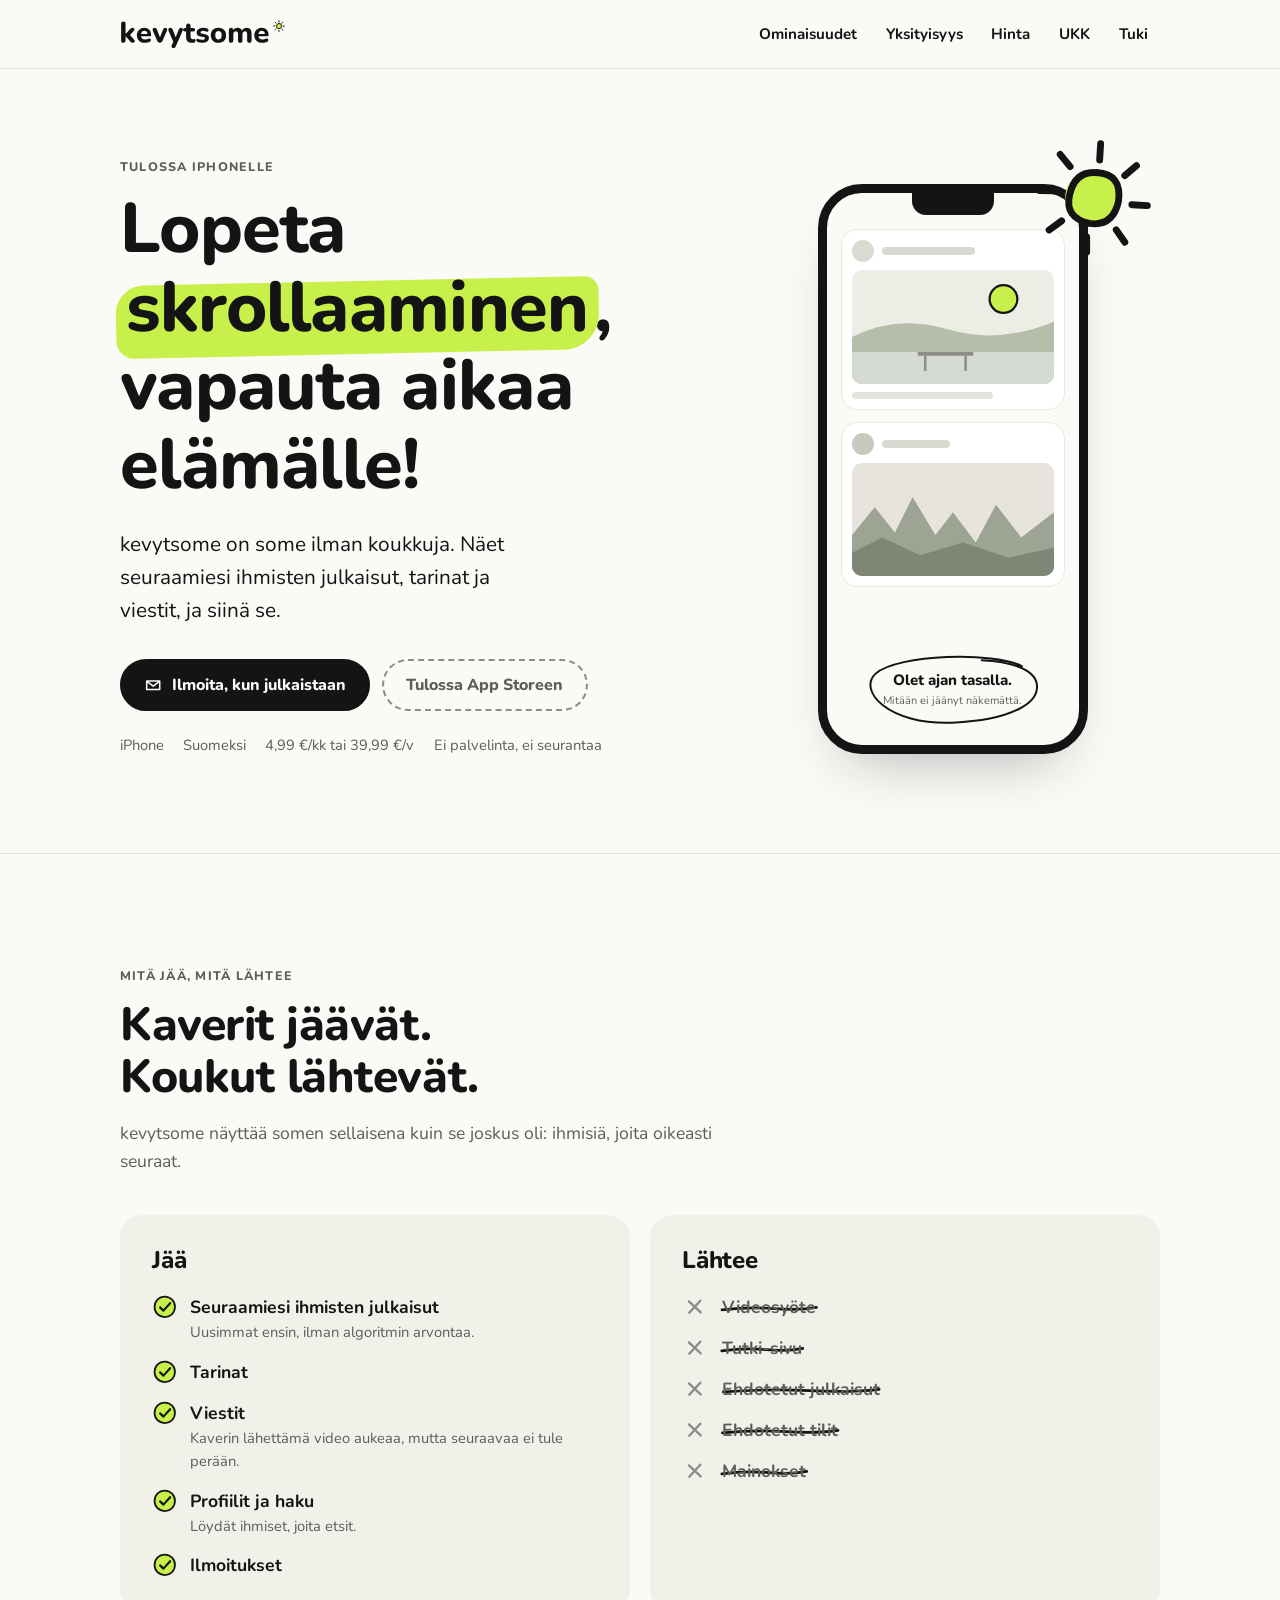
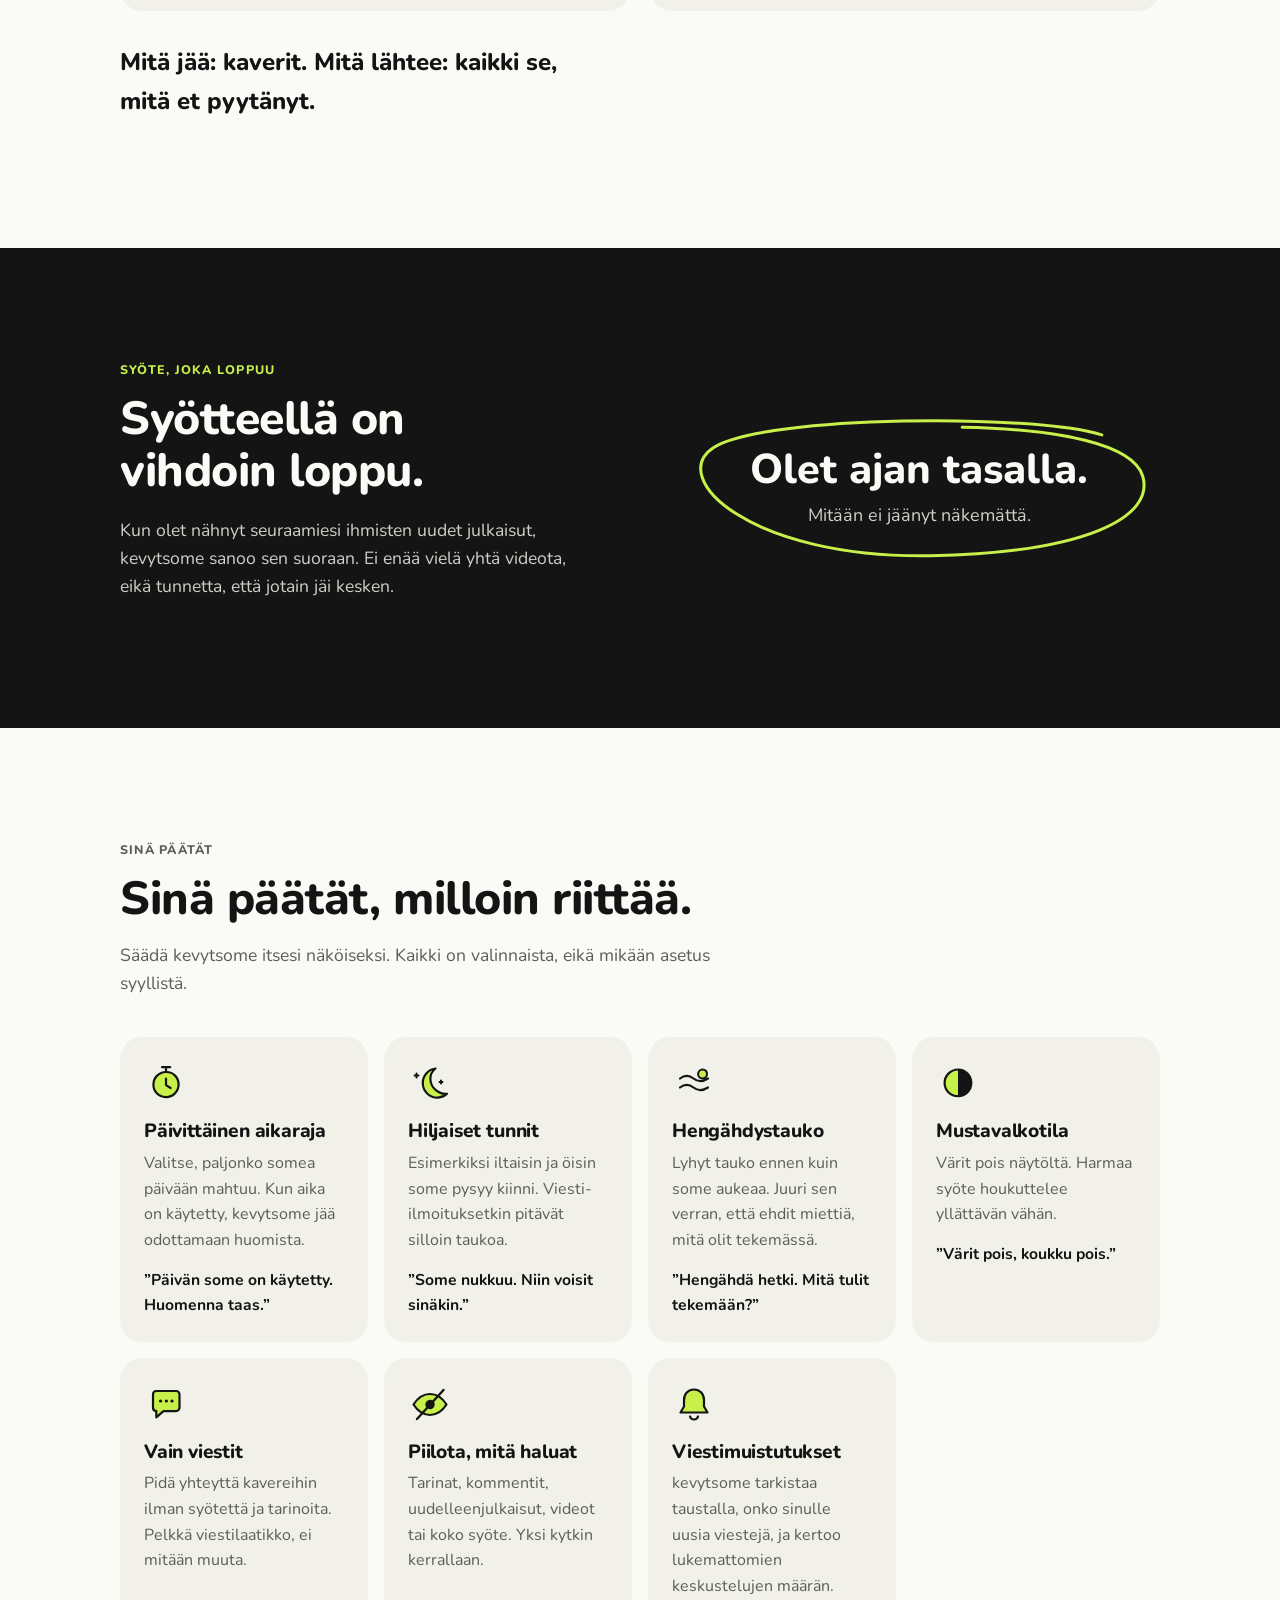
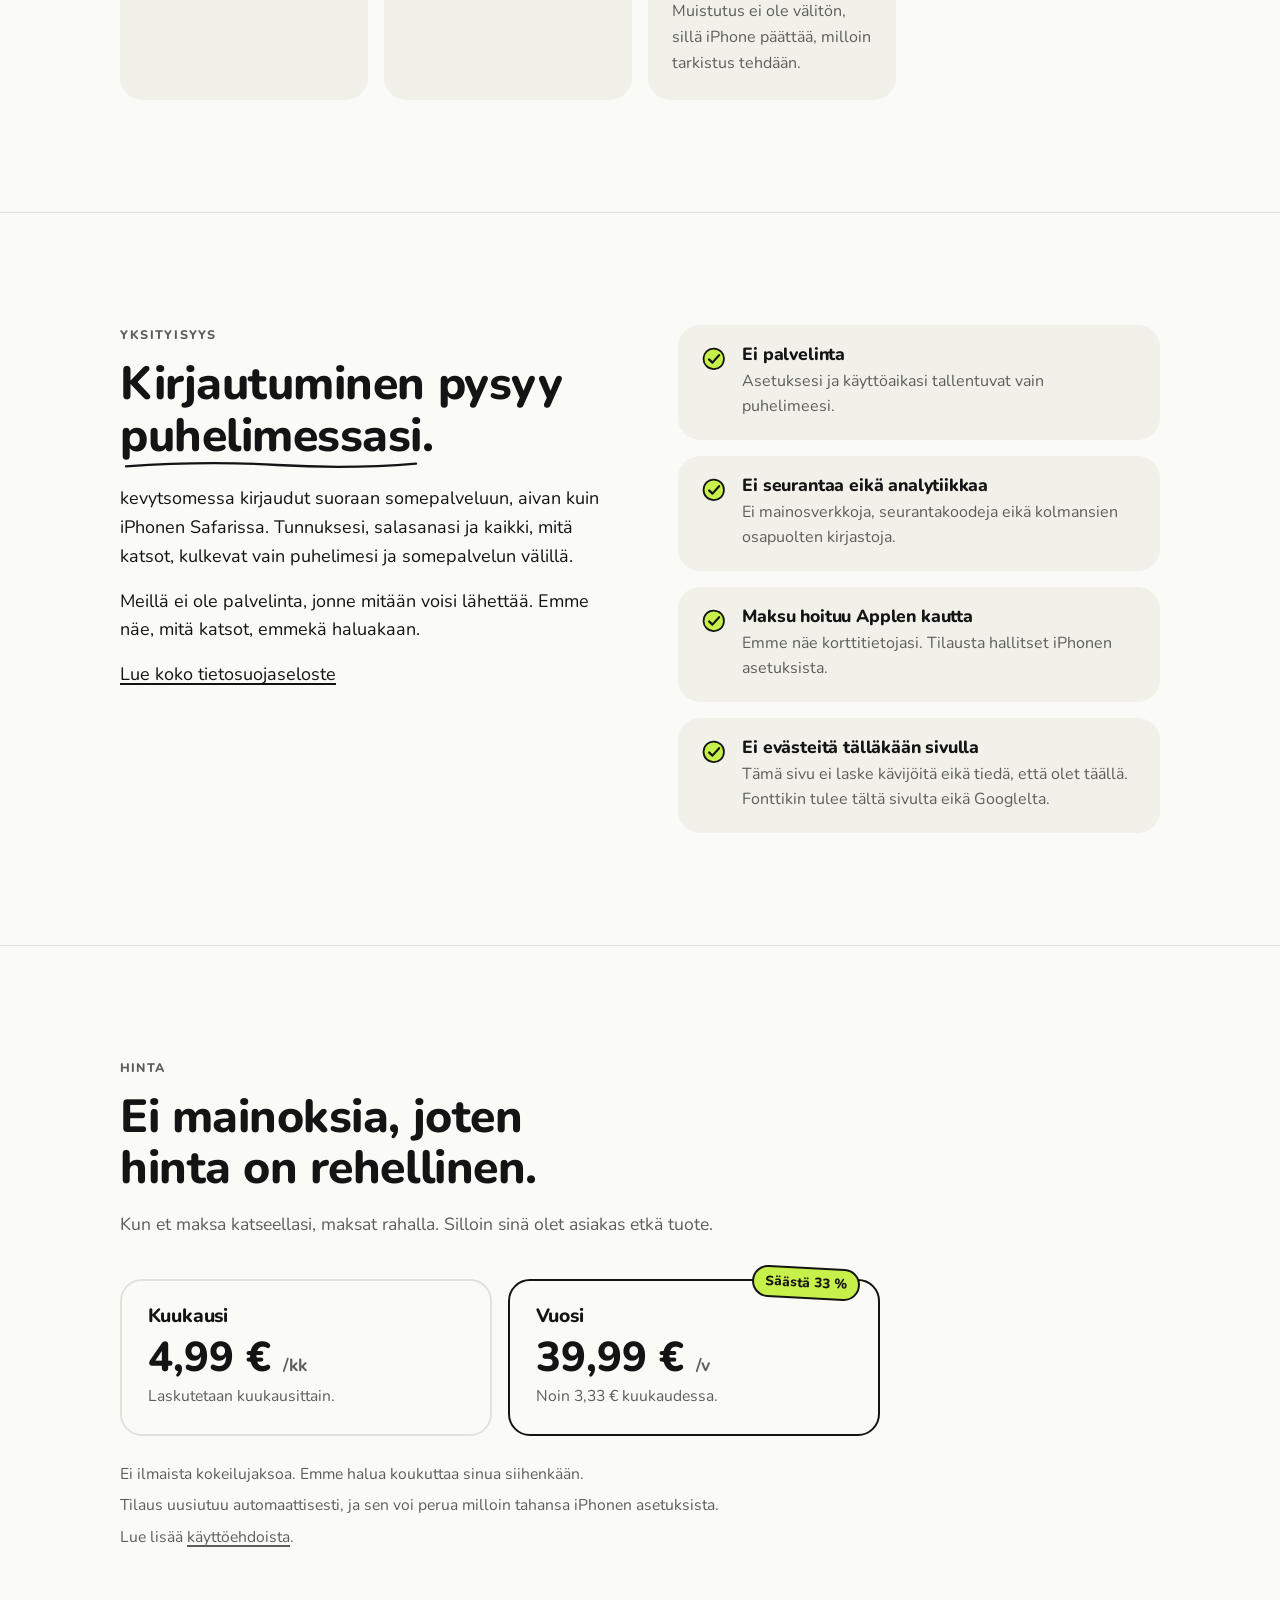
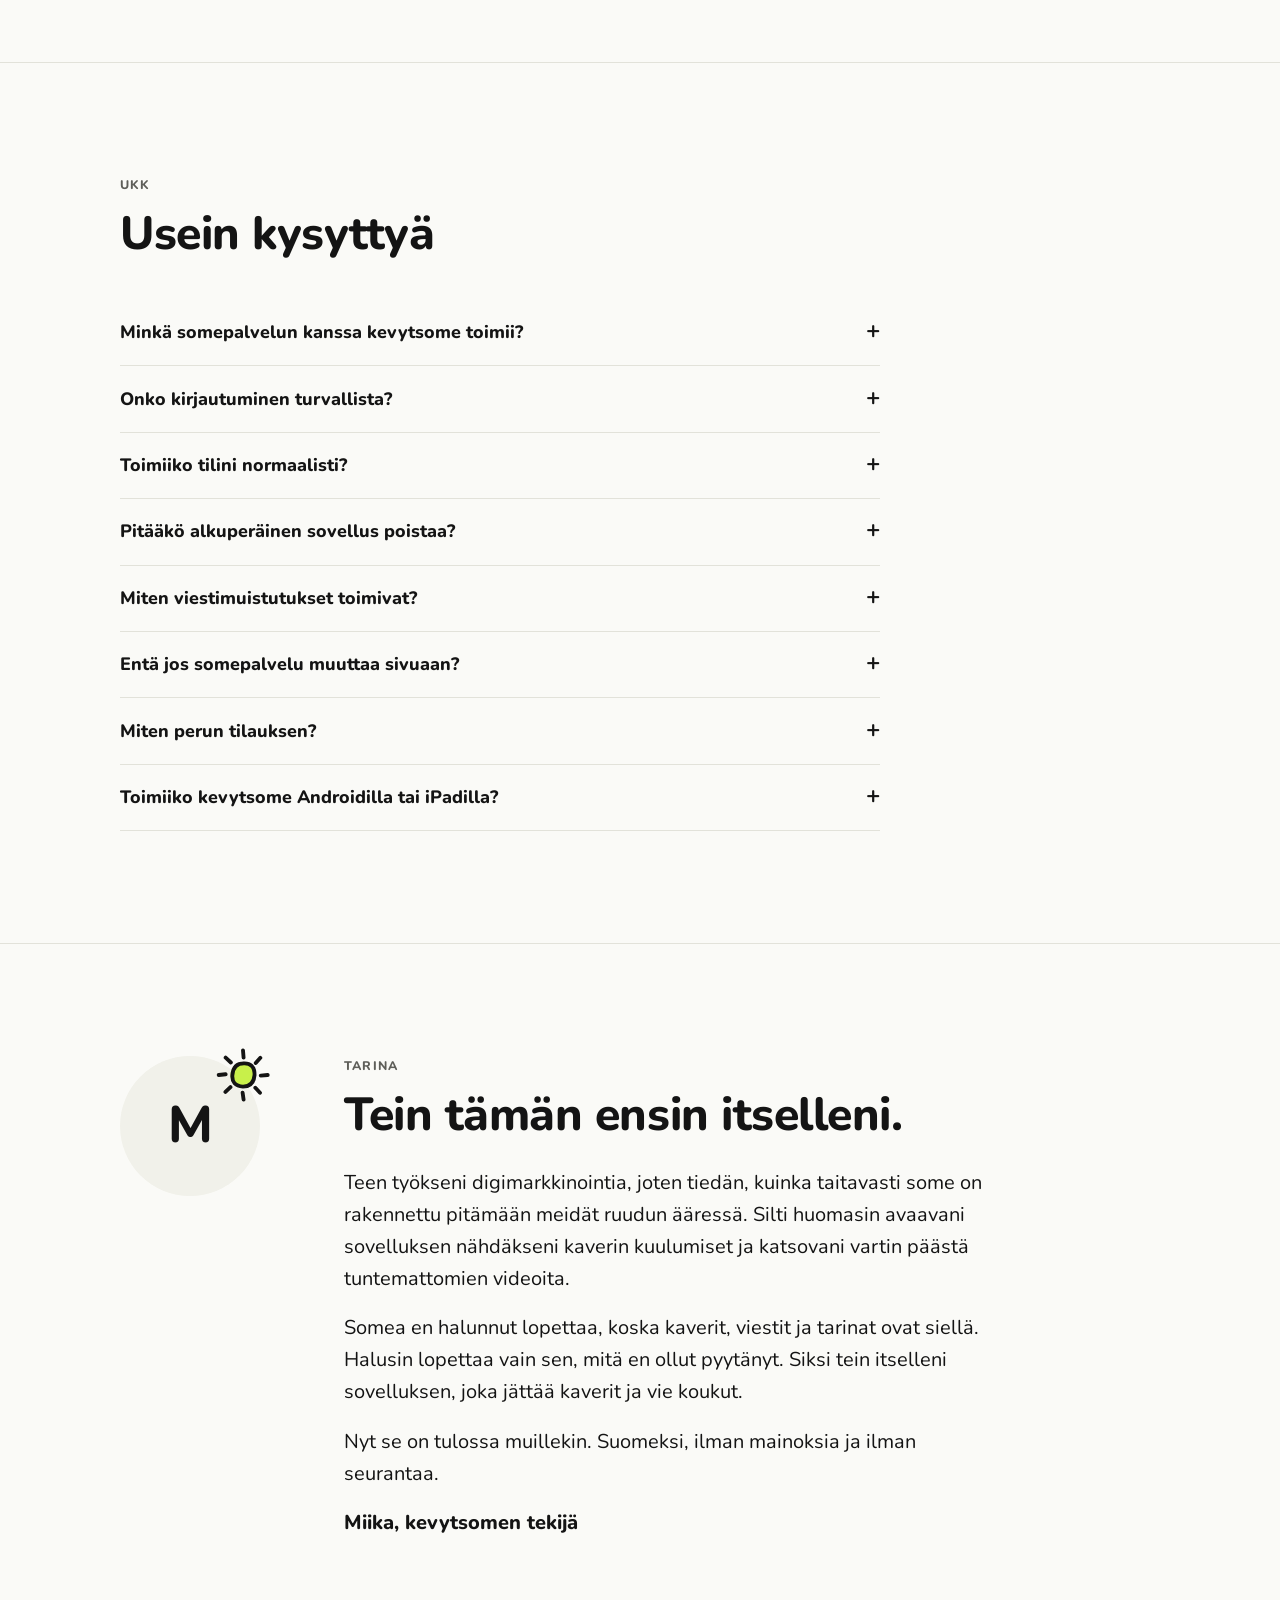
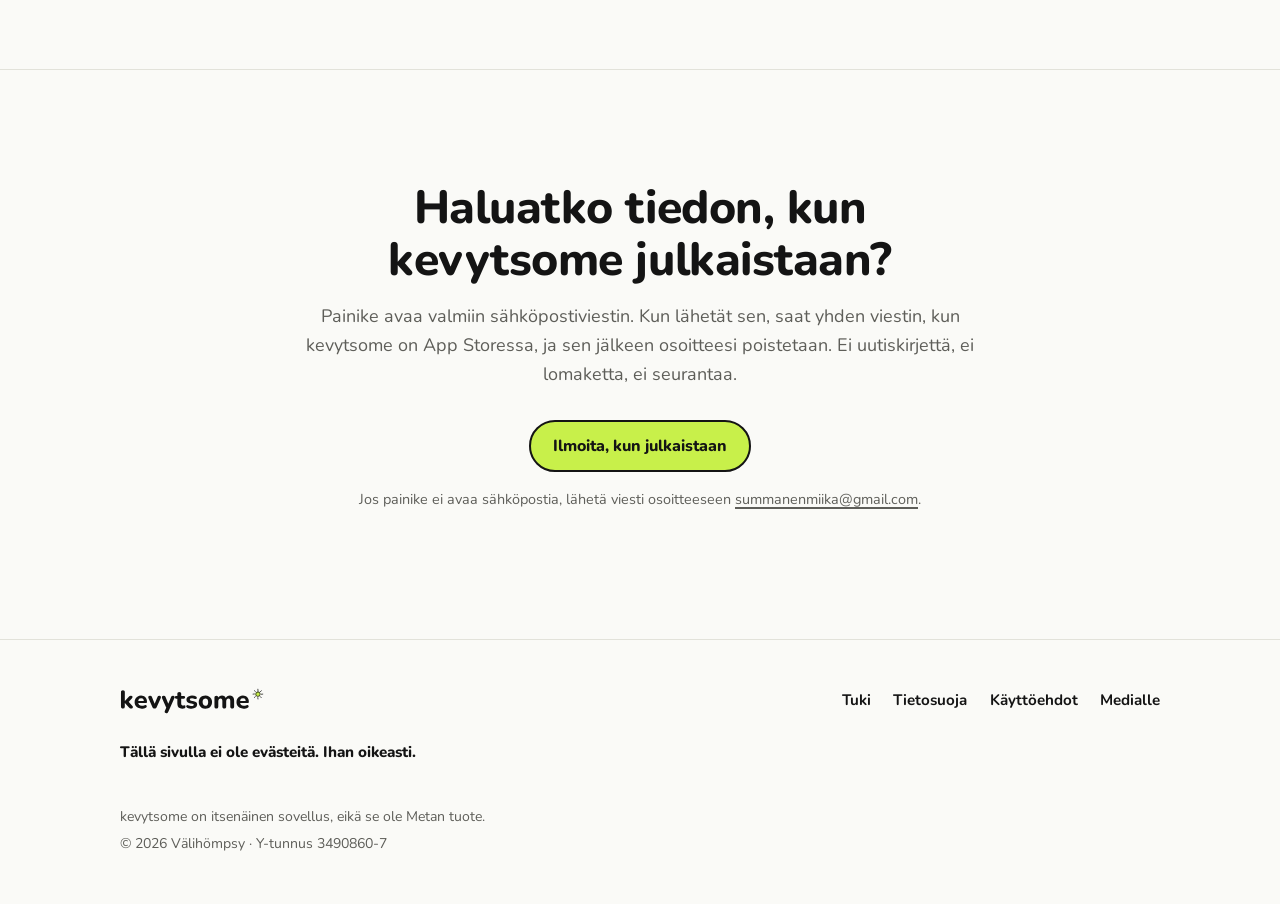
==== index.html @ 5d2451b8 "Update site (b4a41be)" ====
<!doctype html>
<html lang="fi">
<head>
<meta charset="utf-8">
<meta name="viewport" content="width=device-width, initial-scale=1, viewport-fit=cover">
<title>kevytsome – some ilman koukkuja</title>
<meta name="description" content="kevytsome on iPhone-sovellus, joka näyttää seuraamiesi ihmisten julkaisut, tarinat ja viestit ilman videosyötettä, ehdotuksia ja mainoksia. Ei palvelinta, ei seurantaa.">
<meta property="og:title" content="kevytsome – some ilman koukkuja">
<meta property="og:description" content="Lopeta skrollaaminen, vapauta aikaa elämälle! Kaverien julkaisut, tarinat ja viestit ilman videosyötettä, ehdotuksia ja mainoksia.">
<meta property="og:type" content="website">
<meta property="og:locale" content="fi_FI">
<meta property="og:url" content="https://kevytsome.fi/">
<meta property="og:image" content="https://kevytsome.fi/img/og.png">
<meta property="og:image:width" content="1200">
<meta property="og:image:height" content="630">
<meta property="og:image:alt" content="kevytsome: Lopeta skrollaaminen, vapauta aikaa elämälle!">
<meta name="twitter:card" content="summary_large_image">
<meta name="theme-color" content="#FAFAF7" media="(prefers-color-scheme: light)">
<meta name="theme-color" content="#141414" media="(prefers-color-scheme: dark)">
<link rel="icon" href="favicon.svg" type="image/svg+xml">
<link rel="apple-touch-icon" href="img/apple-touch-icon.png">
<link rel="preload" href="fonts/nunito-latin.woff2" as="font" type="font/woff2" crossorigin>
<link rel="stylesheet" href="css/style.css">
</head>
<body>

<header class="site-header">
  <div class="wrap">
    <a class="brand" href="./" aria-label="kevytsome, etusivu">
      <img class="logo-light" src="img/logo.svg" alt="kevytsome" width="166" height="30">
      <img class="logo-dark" src="img/logo-dark-bg.svg" alt="" width="166" height="30">
    </a>
    <nav class="site-nav" aria-label="Päävalikko">
      <a class="hide-sm" href="#ominaisuudet">Ominaisuudet</a>
      <a class="hide-sm" href="#yksityisyys">Yksityisyys</a>
      <a class="hide-sm" href="#hinta">Hinta</a>
      <a class="hide-sm" href="#ukk">UKK</a>
      <a href="tuki.html">Tuki</a>
    </nav>
  </div>
</header>

<main>

<!-- 1. Hero -->
<section class="hero">
  <div class="wrap">
    <div>
      <div class="eyebrow">Tulossa iPhonelle</div>
      <h1>Lopeta <span class="hl">skrollaaminen</span>, vapauta aikaa elämälle!</h1>
      <p class="lead">kevytsome on some ilman koukkuja. Näet seuraamiesi ihmisten julkaisut, tarinat ja viestit, ja siinä se.</p>
      <div class="actions">
        <a class="btn" href="mailto:summanenmiika@gmail.com?subject=Ilmoita%2C%20kun%20kevytsome%20julkaistaan&amp;body=Hei%2C%20haluan%20tiedon%2C%20kun%20kevytsome%20on%20App%20Storessa.">
          <svg viewBox="0 0 24 24" aria-hidden="true"><path d="M3.5 6.5h17v11h-17z M3.8 7l8.2 6.3L20.2 7" fill="none" stroke="currentColor" stroke-width="2" stroke-linecap="round" stroke-linejoin="round"/></svg>
          Ilmoita, kun julkaistaan
        </a>
        <span class="btn btn-soon" aria-disabled="true">Tulossa App Storeen</span>
      </div>
      <div class="facts"><span>iPhone</span><span>Suomeksi</span><span>4,99 €/kk tai 39,99 €/v</span><span>Ei palvelinta, ei seurantaa</span></div>
    </div>

    <div class="phone-stage" aria-hidden="true">
      <svg class="big-sun sun" viewBox="-14 -14 28 28"><circle r="6.5" fill="#C8F04A"/><path class="rays" d="M0 -6Q6 -6.5 6 0Q5.5 6 0 6Q-6 5.5 -5.5 0Q-5 -6 .5 -6M.3 -9 0 -12.8M6.6 -6.2 9 -8.9M9.2 .3 12.8 0M6.4 6.6 8.8 9.2M-.2 9.2 .3 12.7M-6.5 6.3 -9.1 8.8M-9 -.4 -12.6 0M-6.3 -6.5 -9 -9" fill="none" stroke-width="1.6" stroke-linecap="round" stroke-linejoin="round"/></svg>
      <div class="phone">
        <div class="notch"></div>
        <div class="screen">
          <div class="post">
            <div class="who"><span class="avatar"></span><span class="name"></span></div>
            <div class="photo">
              <svg viewBox="0 0 160 100" preserveAspectRatio="xMidYMid slice"><rect width="160" height="100" fill="#ECEEE6"/><circle cx="120" cy="28" r="11" fill="#C8F04A" stroke="#141414" stroke-width="1.8"/><path d="M0 58Q36 40 76 52T160 46V100H0Z" fill="#B7BDAB"/><path d="M0 70H160V100H0Z" fill="#D5DAD3"/><path d="M52 70h44v3H52z" fill="#8C8C88"/><path d="M58 73v12M90 73v12" stroke="#8C8C88" stroke-width="2"/></svg>
            </div>
            <span class="caption"></span>
          </div>
          <div class="post">
            <div class="who"><span class="avatar a2"></span><span class="name" style="width:34%"></span></div>
            <div class="photo">
              <svg viewBox="0 0 160 100" preserveAspectRatio="xMidYMid slice"><rect width="160" height="100" fill="#E6E4DC"/><path d="M0 100V62l18-22 16 20 14-28 18 30 14-18 18 24 16-30 20 26 26-20v76Z" fill="#9EA494"/><path d="M0 100V76l24-12 30 14 34-10 36 12 36-8v28Z" fill="#7F8676"/></svg>
            </div>
          </div>
          <div class="done">
            <div class="done-ring">
              <svg viewBox="0 0 200 60" preserveAspectRatio="none"><path d="M176 10C146-2 40 0 16 16-4 30 30 58 100 56c64-2 96-16 92-32-3-12-30-18-60-19" fill="none" stroke="#141414" stroke-width="2" stroke-linecap="round" vector-effect="non-scaling-stroke"/></svg>
              <b>Olet ajan tasalla.</b>
              <span>Mitään ei jäänyt näkemättä.</span>
            </div>
          </div>
        </div>
      </div>
    </div>
  </div>
</section>

<!-- 2. Stays / goes -->
<section id="mita-jaa">
  <div class="wrap">
    <div class="section-head">
      <div class="eyebrow">Mitä jää, mitä lähtee</div>
      <h2>Kaverit jäävät. Koukut lähtevät.</h2>
      <p>kevytsome näyttää somen sellaisena kuin se joskus oli: ihmisiä, joita oikeasti seuraat.</p>
    </div>
    <div class="split">
      <div class="panel">
        <h3>Jää</h3>
        <ul class="list">
          <li><svg class="check" viewBox="0 0 26 26" aria-hidden="true"><path d="M13 2.6c6 .2 10.4 4.6 10.3 10.6-.1 6-4.7 10.4-10.6 10.2C6.8 23.2 2.5 18.8 2.6 12.9 2.8 7 7.2 2.4 13 2.6z" fill="#C8F04A" stroke="#141414" stroke-width="1.8"/><path d="M8.2 13.6l3.4 3.3 6.8-7.6" fill="none" stroke="#141414" stroke-width="2.2" stroke-linecap="round" stroke-linejoin="round"/></svg>
            <span>Seuraamiesi ihmisten julkaisut<small>Uusimmat ensin, ilman algoritmin arvontaa.</small></span></li>
          <li><svg class="check" viewBox="0 0 26 26" aria-hidden="true"><path d="M13 2.6c6 .2 10.4 4.6 10.3 10.6-.1 6-4.7 10.4-10.6 10.2C6.8 23.2 2.5 18.8 2.6 12.9 2.8 7 7.2 2.4 13 2.6z" fill="#C8F04A" stroke="#141414" stroke-width="1.8"/><path d="M8.2 13.6l3.4 3.3 6.8-7.6" fill="none" stroke="#141414" stroke-width="2.2" stroke-linecap="round" stroke-linejoin="round"/></svg>
            <span>Tarinat</span></li>
          <li><svg class="check" viewBox="0 0 26 26" aria-hidden="true"><path d="M13 2.6c6 .2 10.4 4.6 10.3 10.6-.1 6-4.7 10.4-10.6 10.2C6.8 23.2 2.5 18.8 2.6 12.9 2.8 7 7.2 2.4 13 2.6z" fill="#C8F04A" stroke="#141414" stroke-width="1.8"/><path d="M8.2 13.6l3.4 3.3 6.8-7.6" fill="none" stroke="#141414" stroke-width="2.2" stroke-linecap="round" stroke-linejoin="round"/></svg>
            <span>Viestit<small>Kaverin lähettämä video aukeaa, mutta seuraavaa ei tule perään.</small></span></li>
          <li><svg class="check" viewBox="0 0 26 26" aria-hidden="true"><path d="M13 2.6c6 .2 10.4 4.6 10.3 10.6-.1 6-4.7 10.4-10.6 10.2C6.8 23.2 2.5 18.8 2.6 12.9 2.8 7 7.2 2.4 13 2.6z" fill="#C8F04A" stroke="#141414" stroke-width="1.8"/><path d="M8.2 13.6l3.4 3.3 6.8-7.6" fill="none" stroke="#141414" stroke-width="2.2" stroke-linecap="round" stroke-linejoin="round"/></svg>
            <span>Profiilit ja haku<small>Löydät ihmiset, joita etsit.</small></span></li>
          <li><svg class="check" viewBox="0 0 26 26" aria-hidden="true"><path d="M13 2.6c6 .2 10.4 4.6 10.3 10.6-.1 6-4.7 10.4-10.6 10.2C6.8 23.2 2.5 18.8 2.6 12.9 2.8 7 7.2 2.4 13 2.6z" fill="#C8F04A" stroke="#141414" stroke-width="1.8"/><path d="M8.2 13.6l3.4 3.3 6.8-7.6" fill="none" stroke="#141414" stroke-width="2.2" stroke-linecap="round" stroke-linejoin="round"/></svg>
            <span>Ilmoitukset</span></li>
        </ul>
      </div>
      <div class="panel">
        <h3>Lähtee</h3>
        <ul class="list gone">
          <li><svg class="x" viewBox="0 0 26 26" aria-hidden="true"><path d="M7 7.5l12 11.2M18.6 6.8 7.4 19" fill="none" stroke="currentColor" stroke-width="2.4" stroke-linecap="round"/></svg><span class="strike">Videosyöte</span></li>
          <li><svg class="x" viewBox="0 0 26 26" aria-hidden="true"><path d="M7 7.5l12 11.2M18.6 6.8 7.4 19" fill="none" stroke="currentColor" stroke-width="2.4" stroke-linecap="round"/></svg><span class="strike">Tutki-sivu</span></li>
          <li><svg class="x" viewBox="0 0 26 26" aria-hidden="true"><path d="M7 7.5l12 11.2M18.6 6.8 7.4 19" fill="none" stroke="currentColor" stroke-width="2.4" stroke-linecap="round"/></svg><span class="strike">Ehdotetut julkaisut</span></li>
          <li><svg class="x" viewBox="0 0 26 26" aria-hidden="true"><path d="M7 7.5l12 11.2M18.6 6.8 7.4 19" fill="none" stroke="currentColor" stroke-width="2.4" stroke-linecap="round"/></svg><span class="strike">Ehdotetut tilit</span></li>
          <li><svg class="x" viewBox="0 0 26 26" aria-hidden="true"><path d="M7 7.5l12 11.2M18.6 6.8 7.4 19" fill="none" stroke="currentColor" stroke-width="2.4" stroke-linecap="round"/></svg><span class="strike">Mainokset</span></li>
        </ul>
      </div>
    </div>
    <p class="punch">Mitä jää: kaverit. Mitä lähtee: kaikki se, mitä et pyytänyt.</p>
  </div>
</section>

<!-- 3. Feed that ends (dark band: lime may be a line here) -->
<section class="band" id="ajan-tasalla">
  <div class="wrap">
    <div>
      <div class="eyebrow">Syöte, joka loppuu</div>
      <h2>Syötteellä on vihdoin loppu.</h2>
      <p style="margin-top:1.2rem">Kun olet nähnyt seuraamiesi ihmisten uudet julkaisut, kevytsome sanoo sen suoraan. Ei enää vielä yhtä videota, eikä tunnetta, että jotain jäi kesken.</p>
    </div>
    <div class="caught">
      <svg class="ring" viewBox="0 0 400 200" preserveAspectRatio="none" aria-hidden="true"><path d="M352 30C296 2 74 4 30 46-10 86 60 192 210 188c128-4 186-50 176-104-8-42-70-62-150-64" fill="none" stroke="#C8F04A" stroke-width="3" stroke-linecap="round" vector-effect="non-scaling-stroke"/></svg>
      <strong>Olet ajan tasalla.</strong>
      <span>Mitään ei jäänyt näkemättä.</span>
    </div>
  </div>
</section>

<!-- 4. Controls -->
<section id="ominaisuudet">
  <div class="wrap">
    <div class="section-head">
      <div class="eyebrow">Sinä päätät</div>
      <h2>Sinä päätät, milloin riittää.</h2>
      <p>Säädä kevytsome itsesi näköiseksi. Kaikki on valinnaista, eikä mikään asetus syyllistä.</p>
    </div>
    <div class="cards">
      <div class="card">
        <svg class="icon" viewBox="0 0 44 44" aria-hidden="true"><path class="ink" d="M22 11c7.2-.2 12.8 5.6 12.6 12.8-.2 7-5.9 12.5-12.9 12.3-7.1-.1-12.5-5.8-12.3-12.8.2-6.9 5.6-12.1 12.6-12.3z" fill="#C8F04A" stroke-width="2.2"/><path class="ink" d="M22 17.5v6.6l4.6 2.9M18 6.2h8.2M22 6.4V11" fill="none" stroke-width="2.2" stroke-linecap="round" stroke-linejoin="round"/></svg>
        <h3>Päivittäinen aikaraja</h3>
        <p>Valitse, paljonko somea päivään mahtuu. Kun aika on käytetty, kevytsome jää odottamaan huomista.</p>
        <span class="quote">”Päivän some on käytetty. Huomenna taas.”</span>
      </div>
      <div class="card">
        <svg class="icon" viewBox="0 0 44 44" aria-hidden="true"><path class="ink" d="M27.5 7.5C19.8 8.6 14.3 15.3 14.8 23c.5 8 7.4 14.1 15.4 13.6 3.4-.2 6.5-1.6 8.8-3.8-8.8.6-16.4-6.1-16.6-14.9-.1-4.1 1.8-7.8 5.1-10.4z" fill="#C8F04A" stroke-width="2.2" stroke-linejoin="round"/><path class="ink" d="M8.5 12.5v4M6.5 14.5h4M33 19.5v3M31.5 21h3" fill="none" stroke-width="2" stroke-linecap="round"/></svg>
        <h3>Hiljaiset tunnit</h3>
        <p>Esimerkiksi iltaisin ja öisin some pysyy kiinni. Viesti-ilmoituksetkin pitävät silloin taukoa.</p>
        <span class="quote">”Some nukkuu. Niin voisit sinäkin.”</span>
      </div>
      <div class="card">
        <svg class="icon" viewBox="0 0 44 44" aria-hidden="true"><path class="ink" d="M8 17.5c4.5-3.6 9-3.6 13.5 0s9 3.6 14.5 0M8 26.5c4.5-3.6 9-3.6 13.5 0s9 3.6 14.5 0" fill="none" stroke-width="2.2" stroke-linecap="round"/><path class="ink" d="M30.5 8.5c2.6-.1 4.6 2 4.5 4.6 0 2.5-2.1 4.4-4.6 4.4-2.5-.1-4.4-2.1-4.3-4.6.1-2.4 2-4.3 4.4-4.4z" fill="#C8F04A" stroke-width="2"/></svg>
        <h3>Hengähdystauko</h3>
        <p>Lyhyt tauko ennen kuin some aukeaa. Juuri sen verran, että ehdit miettiä, mitä olit tekemässä.</p>
        <span class="quote">”Hengähdä hetki. Mitä tulit tekemään?”</span>
      </div>
      <div class="card">
        <svg class="icon" viewBox="0 0 44 44" aria-hidden="true"><path d="M22 8.5c-7.5.2-13.3 6.3-13.1 13.8.2 7.3 6.2 13 13.4 12.9z" fill="#C8F04A"/><path class="ink" d="M22 8.5c7.5-.1 13.4 6 13.3 13.5-.1 7.4-6 13.3-13.3 13.2z" fill="currentColor" stroke-width="0" style="color:var(--fg)"/><path class="ink" d="M22 8.5c7.5-.1 13.4 6 13.3 13.5-.1 7.4-6 13.3-13.3 13.2-7.3.1-13.2-5.6-13.4-12.9C8.4 14.8 14.5 8.6 22 8.5z" fill="none" stroke-width="2.2"/></svg>
        <h3>Mustavalkotila</h3>
        <p>Värit pois näytöltä. Harmaa syöte houkuttelee yllättävän vähän.</p>
        <span class="quote">”Värit pois, koukku pois.”</span>
      </div>
      <div class="card">
        <svg class="icon" viewBox="0 0 44 44" aria-hidden="true"><path class="ink" d="M9 12.5c0-2 1.5-3.5 3.5-3.5h19.5c2 0 3.5 1.6 3.5 3.5v13c0 2-1.5 3.6-3.5 3.6H19.5l-7.2 6.2v-6.2h-.1C10.4 29 9 27.4 9 25.5z" fill="#C8F04A" stroke-width="2.2" stroke-linejoin="round"/><path class="ink" d="M16.5 19h.1M22.3 19h.1M28 19h.1" fill="none" stroke-width="3.2" stroke-linecap="round"/></svg>
        <h3>Vain viestit</h3>
        <p>Pidä yhteyttä kavereihin ilman syötettä ja tarinoita. Pelkkä viestilaatikko, ei mitään muuta.</p>
      </div>
      <div class="card">
        <svg class="icon" viewBox="0 0 44 44" aria-hidden="true"><path class="ink" d="M5.5 22.5c4.5-7 10-10.5 16.5-10.5s12 3.5 16.5 10.5C34 29.5 28.5 33 22 33S10 29.5 5.5 22.5z" fill="#C8F04A" stroke-width="2.2" stroke-linejoin="round"/><path class="ink" d="M22 17.8c2.7 0 4.8 2.2 4.7 4.9-.1 2.6-2.2 4.6-4.8 4.6-2.6-.1-4.6-2.2-4.6-4.8.1-2.6 2.1-4.6 4.7-4.7z" fill="currentColor" stroke-width="0" style="color:var(--fg)"/><path class="ink" d="M9 37 35.5 8" fill="none" stroke-width="2.4" stroke-linecap="round"/></svg>
        <h3>Piilota, mitä haluat</h3>
        <p>Tarinat, kommentit, uudelleenjulkaisut, videot tai koko syöte. Yksi kytkin kerrallaan.</p>
      </div>
      <div class="card">
        <svg class="icon" viewBox="0 0 44 44" aria-hidden="true"><path class="ink" d="M22 7.5c-6 0-10 4.6-10 10.5v6.5L8.5 30.5h27L32 24.5V18c0-5.9-4-10.5-10-10.5z" fill="#C8F04A" stroke-width="2.2" stroke-linejoin="round"/><path class="ink" d="M18 34.5c.6 2 2.1 3 4 3s3.4-1 4-3" fill="none" stroke-width="2.2" stroke-linecap="round"/></svg>
        <h3>Viestimuistutukset</h3>
        <p>kevytsome tarkistaa taustalla, onko sinulle uusia viestejä, ja kertoo lukemattomien keskustelujen määrän. Muistutus ei ole välitön, sillä iPhone päättää, milloin tarkistus tehdään.</p>
      </div>
    </div>
  </div>
</section>

<!-- 5. Privacy -->
<section class="privacy" id="yksityisyys">
  <div class="wrap">
    <div>
      <div class="eyebrow">Yksityisyys</div>
      <h2>Kirjautuminen pysyy <span class="ul">puhelimessasi</span>.</h2>
      <p style="margin-top:1.4rem">kevytsomessa kirjaudut suoraan somepalveluun, aivan kuin iPhonen Safarissa. Tunnuksesi, salasanasi ja kaikki, mitä katsot, kulkevat vain puhelimesi ja somepalvelun välillä.</p>
      <p>Meillä ei ole palvelinta, jonne mitään voisi lähettää. Emme näe, mitä katsot, emmekä haluakaan.</p>
      <p><a href="tietosuoja.html">Lue koko tietosuojaseloste</a></p>
    </div>
    <div class="privacy-facts">
      <div class="fact">
        <svg class="check" viewBox="0 0 26 26" aria-hidden="true"><path d="M13 2.6c6 .2 10.4 4.6 10.3 10.6-.1 6-4.7 10.4-10.6 10.2C6.8 23.2 2.5 18.8 2.6 12.9 2.8 7 7.2 2.4 13 2.6z" fill="#C8F04A" stroke="#141414" stroke-width="1.8"/><path d="M8.2 13.6l3.4 3.3 6.8-7.6" fill="none" stroke="#141414" stroke-width="2.2" stroke-linecap="round" stroke-linejoin="round"/></svg>
        <div><h3>Ei palvelinta</h3><p>Asetuksesi ja käyttöaikasi tallentuvat vain puhelimeesi.</p></div>
      </div>
      <div class="fact">
        <svg class="check" viewBox="0 0 26 26" aria-hidden="true"><path d="M13 2.6c6 .2 10.4 4.6 10.3 10.6-.1 6-4.7 10.4-10.6 10.2C6.8 23.2 2.5 18.8 2.6 12.9 2.8 7 7.2 2.4 13 2.6z" fill="#C8F04A" stroke="#141414" stroke-width="1.8"/><path d="M8.2 13.6l3.4 3.3 6.8-7.6" fill="none" stroke="#141414" stroke-width="2.2" stroke-linecap="round" stroke-linejoin="round"/></svg>
        <div><h3>Ei seurantaa eikä analytiikkaa</h3><p>Ei mainosverkkoja, seurantakoodeja eikä kolmansien osapuolten kirjastoja.</p></div>
      </div>
      <div class="fact">
        <svg class="check" viewBox="0 0 26 26" aria-hidden="true"><path d="M13 2.6c6 .2 10.4 4.6 10.3 10.6-.1 6-4.7 10.4-10.6 10.2C6.8 23.2 2.5 18.8 2.6 12.9 2.8 7 7.2 2.4 13 2.6z" fill="#C8F04A" stroke="#141414" stroke-width="1.8"/><path d="M8.2 13.6l3.4 3.3 6.8-7.6" fill="none" stroke="#141414" stroke-width="2.2" stroke-linecap="round" stroke-linejoin="round"/></svg>
        <div><h3>Maksu hoituu Applen kautta</h3><p>Emme näe korttitietojasi. Tilausta hallitset iPhonen asetuksista.</p></div>
      </div>
      <div class="fact">
        <svg class="check" viewBox="0 0 26 26" aria-hidden="true"><path d="M13 2.6c6 .2 10.4 4.6 10.3 10.6-.1 6-4.7 10.4-10.6 10.2C6.8 23.2 2.5 18.8 2.6 12.9 2.8 7 7.2 2.4 13 2.6z" fill="#C8F04A" stroke="#141414" stroke-width="1.8"/><path d="M8.2 13.6l3.4 3.3 6.8-7.6" fill="none" stroke="#141414" stroke-width="2.2" stroke-linecap="round" stroke-linejoin="round"/></svg>
        <div><h3>Ei evästeitä tälläkään sivulla</h3><p>Tämä sivu ei laske kävijöitä eikä tiedä, että olet täällä. Fonttikin tulee tältä sivulta eikä Googlelta.</p></div>
      </div>
    </div>
  </div>
</section>

<!-- 6. Price -->
<section id="hinta">
  <div class="wrap">
    <div class="section-head">
      <div class="eyebrow">Hinta</div>
      <h2>Ei mainoksia, joten hinta on rehellinen.</h2>
      <p>Kun et maksa katseellasi, maksat rahalla. Silloin sinä olet asiakas etkä tuote.</p>
    </div>
    <div class="prices">
      <div class="price">
        <h3>Kuukausi</h3>
        <div class="amount">4,99 € <small>/kk</small></div>
        <p>Laskutetaan kuukausittain.</p>
      </div>
      <div class="price best">
        <span class="badge">Säästä 33 %</span>
        <h3>Vuosi</h3>
        <div class="amount">39,99 € <small>/v</small></div>
        <p>Noin 3,33 € kuukaudessa.</p>
      </div>
    </div>
    <div class="price-notes">
      <span>Ei ilmaista kokeilujaksoa. Emme halua koukuttaa sinua siihenkään.</span>
      <span>Tilaus uusiutuu automaattisesti, ja sen voi perua milloin tahansa iPhonen asetuksista.</span>
      <span>Lue lisää <a href="kayttoehdot.html">käyttöehdoista</a>.</span>
    </div>
  </div>
</section>

<!-- 7. FAQ -->
<section id="ukk">
  <div class="wrap">
    <div class="section-head">
      <div class="eyebrow">UKK</div>
      <h2>Usein kysyttyä</h2>
    </div>
    <div class="faq">
      <details>
        <summary>Minkä somepalvelun kanssa kevytsome toimii?</summary>
        <div><p>Tällä hetkellä Instagramin kanssa. kevytsome näyttää palvelun mobiiliverkkosivun omassa ikkunassaan ja jättää siitä pois koukuttavat osat.</p>
        <p>kevytsome on itsenäinen sovellus, eikä se ole Metan tuote tai Metan yhteistyökumppani.</p></div>
      </details>
      <details>
        <summary>Onko kirjautuminen turvallista?</summary>
        <div><p>Kirjaudut somepalvelun omalla kirjautumissivulla, aivan kuin selaimessa. kevytsome ei tallenna salasanaasi, eikä sillä ole palvelinta, jonne sen voisi lähettää. Kirjautuminen säilyy puhelimessasi, kunnes kirjaudut ulos tai poistat sovelluksen.</p></div>
      </details>
      <details>
        <summary>Toimiiko tilini normaalisti?</summary>
        <div><p>Kyllä. Käytät omaa tiliäsi, joten tykkäykset, kommentit, viestit ja julkaisut näkyvät muille aivan kuten ennenkin. kevytsome vain jättää osan näkymistä pois sinun puhelimestasi.</p></div>
      </details>
      <details>
        <summary>Pitääkö alkuperäinen sovellus poistaa?</summary>
        <div><p>Ei tarvitse, mutta moni poistaa sen. Muuten koukut odottavat yhä kotinäytöllä.</p></div>
      </details>
      <details>
        <summary>Miten viestimuistutukset toimivat?</summary>
        <div><p>kevytsome tarkistaa taustalla silloin, kun iPhone sen sallii. Tarkistus voi viivästyä, joten muistutus ei ole välitön ilmoitus. Muistutuksessa kerrotaan vain lukemattomien keskustelujen määrä, ei viestien sisältöä.</p>
        <p>Rehellisyyden nimissä: koska tarkistus avaa somepalvelun sivun sinun kirjautumisellasi, palvelu voi näyttää sinut kavereillesi hetken aktiivisena. Muistutukset voi halutessaan kytkeä pois asetuksista.</p></div>
      </details>
      <details>
        <summary>Entä jos somepalvelu muuttaa sivuaan?</summary>
        <div><p>Silloin jokin piilotettu osa voi hetkeksi palata näkyviin tai jokin toiminto voi lakata toimimasta. Korjaamme sen niin pian kuin pystymme. Voit auttaa kertomalla siitä <a href="tuki.html">tukeen</a>.</p></div>
      </details>
      <details>
        <summary>Miten perun tilauksen?</summary>
        <div><p>Avaa iPhonen Asetukset, napauta ylhäältä omaa nimeäsi ja valitse Tilaukset → kevytsome → Peru tilaus. Tilaus on voimassa maksetun jakson loppuun.</p></div>
      </details>
      <details>
        <summary>Toimiiko kevytsome Androidilla tai iPadilla?</summary>
        <div><p>Ei vielä. Aloitamme iPhonesta.</p></div>
      </details>
    </div>
  </div>
</section>

<!-- 8. Story (DRAFT: Miika rewrites in his own words) -->
<section class="story" id="tarina">
  <div class="wrap">
    <div>
      <div class="portrait" aria-hidden="true">M<svg class="sun" viewBox="-14 -14 28 28"><circle r="6.5" fill="#C8F04A"/><path class="rays" d="M0 -6Q6 -6.5 6 0Q5.5 6 0 6Q-6 5.5 -5.5 0Q-5 -6 .5 -6M.3 -9 0 -12.8M6.6 -6.2 9 -8.9M9.2 .3 12.8 0M6.4 6.6 8.8 9.2M-.2 9.2 .3 12.7M-6.5 6.3 -9.1 8.8M-9 -.4 -12.6 0M-6.3 -6.5 -9 -9" fill="none" stroke-width="2" stroke-linecap="round" stroke-linejoin="round"/></svg></div>
    </div>
    <div>
      <div class="eyebrow">Tarina</div>
      <h2 style="margin-bottom:1.6rem">Tein tämän ensin itselleni.</h2>
      <blockquote>
        <p>Teen työkseni digimarkkinointia, joten tiedän, kuinka taitavasti some on rakennettu pitämään meidät ruudun ääressä. Silti huomasin avaavani sovelluksen nähdäkseni kaverin kuulumiset ja katsovani vartin päästä tuntemattomien videoita.</p>
        <p>Somea en halunnut lopettaa, koska kaverit, viestit ja tarinat ovat siellä. Halusin lopettaa vain sen, mitä en ollut pyytänyt. Siksi tein itselleni sovelluksen, joka jättää kaverit ja vie koukut.</p>
        <p>Nyt se on tulossa muillekin. Suomeksi, ilman mainoksia ja ilman seurantaa.</p>
        <p class="sign">Miika, kevytsomen tekijä</p>
      </blockquote>
    </div>
  </div>
</section>

<!-- 9. Waitlist (mailto: no form, no service, no tracking) -->
<section class="waitlist" id="ilmoita">
  <div class="wrap">
    <h2>Haluatko tiedon, kun kevytsome julkaistaan?</h2>
    <p>Painike avaa valmiin sähköpostiviestin. Kun lähetät sen, saat yhden viestin, kun kevytsome on App Storessa, ja sen jälkeen osoitteesi poistetaan. Ei uutiskirjettä, ei lomaketta, ei seurantaa.</p>
    <div class="actions">
      <a class="btn btn-lime" href="mailto:summanenmiika@gmail.com?subject=Ilmoita%2C%20kun%20kevytsome%20julkaistaan&amp;body=Hei%2C%20haluan%20tiedon%2C%20kun%20kevytsome%20on%20App%20Storessa.">Ilmoita, kun julkaistaan</a>
    </div>
    <p class="small">Jos painike ei avaa sähköpostia, lähetä viesti osoitteeseen <a href="mailto:summanenmiika@gmail.com">summanenmiika@gmail.com</a>.</p>
  </div>
</section>

</main>

<footer class="site-footer">
  <div class="wrap">
    <div class="top">
      <a href="./" aria-label="kevytsome, etusivu">
        <img class="logo-light" src="img/logo.svg" alt="kevytsome" width="144" height="26">
        <img class="logo-dark" src="img/logo-dark-bg.svg" alt="" width="144" height="26">
      </a>
      <nav aria-label="Alavalikko">
        <a href="tuki.html">Tuki</a>
        <a href="tietosuoja.html">Tietosuoja</a>
        <a href="kayttoehdot.html">Käyttöehdot</a>
        <a href="media.html">Medialle</a>
      </nav>
    </div>
    <p class="no-cookies">Tällä sivulla ei ole evästeitä. Ihan oikeasti.</p>
    <div class="fine">
      <p>kevytsome on itsenäinen sovellus, eikä se ole Metan tuote.</p>
      <p>© 2026 Välihömpsy · Y-tunnus 3490860-7</p>
    </div>
  </div>
</footer>

</body>
</html>
---- css/style.css ----
/* kevytsome.fi – one stylesheet for every page.
   Brand: paper #FAFAF7, ink #141414, stone #8C8C88, lime #C8F04A.
   Lime rule on light backgrounds: lime is only a fill inside an ink outline
   or a thick highlight behind ink text, never text or a thin line. */

@font-face {
  font-family: "Nunito";
  font-style: normal;
  font-weight: 200 1000;
  font-display: swap;
  src: url("../fonts/nunito-latin.woff2") format("woff2");
  unicode-range: U+0000-00FF, U+0131, U+0152-0153, U+02BB-02BC, U+02C6, U+02DA, U+02DC, U+0304, U+0308, U+0329, U+2000-206F, U+20AC, U+2122, U+2191, U+2193, U+2212, U+2215, U+FEFF, U+FFFD;
}
@font-face {
  font-family: "Nunito";
  font-style: normal;
  font-weight: 200 1000;
  font-display: swap;
  src: url("../fonts/nunito-latin-ext.woff2") format("woff2");
  unicode-range: U+0100-02BA, U+02BD-02C5, U+02C7-02CC, U+02CE-02D7, U+02DD-02FF, U+1D00-1DBF, U+1E00-1E9F, U+1EF2-1EFF, U+2020, U+20A0-20AB, U+20AD-20C0, U+2113, U+2C60-2C7F, U+A720-A7FF;
}

:root {
  --paper: #FAFAF7;
  --ink: #141414;
  --stone: #8C8C88;
  --lime: #C8F04A;

  --bg: var(--paper);
  --fg: var(--ink);
  --muted: #5E5E59;
  --line: #E2E2DA;
  --card: #F1F1EA;
  --band-bg: var(--ink);
  --band-fg: var(--paper);
  --doodle: var(--ink);
  --strike: url("data:image/svg+xml,%3Csvg xmlns='http://www.w3.org/2000/svg' viewBox='0 0 100 10' preserveAspectRatio='none'%3E%3Cpath d='M2 6.5Q30 3 55 5.2T98 3.8' fill='none' stroke='%23141414' stroke-width='2.6' stroke-linecap='round' vector-effect='non-scaling-stroke'/%3E%3C/svg%3E");
  --underline: url("data:image/svg+xml,%3Csvg xmlns='http://www.w3.org/2000/svg' viewBox='0 0 100 10' preserveAspectRatio='none'%3E%3Cpath d='M2 6Q28 2 52 5T98 4' fill='none' stroke='%23141414' stroke-width='2.4' stroke-linecap='round' vector-effect='non-scaling-stroke'/%3E%3C/svg%3E");

  --font: "Nunito", ui-rounded, "SF Pro Rounded", system-ui, -apple-system, sans-serif;
  --radius: 22px;
  --wrap: 1080px;
  --gutter: max(20px, env(safe-area-inset-left, 0px));
  color-scheme: light;
}

@media (prefers-color-scheme: dark) {
  :root {
    --bg: var(--ink);
    --fg: var(--paper);
    --muted: #A6A6A0;
    --line: #2C2C29;
    --card: #1D1D1B;
    --band-bg: #1D1D1B;
    --band-fg: var(--paper);
    --doodle: var(--paper);
    --strike: url("data:image/svg+xml,%3Csvg xmlns='http://www.w3.org/2000/svg' viewBox='0 0 100 10' preserveAspectRatio='none'%3E%3Cpath d='M2 6.5Q30 3 55 5.2T98 3.8' fill='none' stroke='%23FAFAF7' stroke-width='2.6' stroke-linecap='round' vector-effect='non-scaling-stroke'/%3E%3C/svg%3E");
    --underline: url("data:image/svg+xml,%3Csvg xmlns='http://www.w3.org/2000/svg' viewBox='0 0 100 10' preserveAspectRatio='none'%3E%3Cpath d='M2 6Q28 2 52 5T98 4' fill='none' stroke='%23C8F04A' stroke-width='2.4' stroke-linecap='round' vector-effect='non-scaling-stroke'/%3E%3C/svg%3E");
    color-scheme: dark;
  }
}

* { box-sizing: border-box; }
html { -webkit-text-size-adjust: 100%; scroll-behavior: smooth; scroll-padding-top: 84px; }
@media (prefers-reduced-motion: reduce) { html { scroll-behavior: auto; } }
body {
  margin: 0;
  background: var(--bg);
  color: var(--fg);
  font-family: var(--font);
  font-size: 18px;
  line-height: 1.6;
  overflow-x: hidden;
}
img, svg { max-width: 100%; }
a { color: inherit; text-decoration-thickness: 2px; text-underline-offset: 3px; }
a:hover { text-decoration-color: var(--stone); }
:focus-visible { outline: 3px solid var(--fg); outline-offset: 3px; border-radius: 6px; }

h1, h2, h3 { font-weight: 800; line-height: 1.12; letter-spacing: -.01em; margin: 0; text-wrap: balance; }
h1 { font-size: clamp(2.4rem, 6.2vw, 4.4rem); }
h2 { font-size: clamp(1.9rem, 4.2vw, 2.9rem); }
h3 { font-size: 1.2rem; }
p { margin: 0 0 1rem; }
.lead { font-size: clamp(1.1rem, 2vw, 1.3rem); max-width: 34ch; }
.muted { color: var(--muted); }
.small { font-size: .9rem; }
.eyebrow { font-size: .78rem; font-weight: 800; letter-spacing: .1em; text-transform: uppercase; color: var(--muted); margin-bottom: .8rem; }

.wrap { max-width: var(--wrap); margin: 0 auto; padding-inline: var(--gutter); }

/* Hand-drawn details */
.hl { position: relative; white-space: nowrap; color: var(--ink); padding: 0 .08em; z-index: 0; }
.hl::before {
  content: ""; position: absolute; z-index: -1;
  left: -.06em; right: -.06em; top: .3em; bottom: .02em;
  background: var(--lime);
  border-radius: .4em .2em .5em .25em;
  transform: rotate(-1.2deg);
}
.ul { background: var(--underline) no-repeat left bottom / 100% .32em; padding-bottom: .12em; }
.sun { display: inline-block; width: 1em; height: 1em; vertical-align: -.1em; }
.sun .rays { stroke: var(--doodle); }

/* Header */
.site-header {
  position: sticky; top: 0; z-index: 10;
  background: color-mix(in srgb, var(--bg) 88%, transparent);
  -webkit-backdrop-filter: saturate(1.4) blur(12px);
  backdrop-filter: saturate(1.4) blur(12px);
  border-bottom: 1px solid var(--line);
  padding-top: env(safe-area-inset-top, 0px);
}
.site-header .wrap { display: flex; align-items: center; justify-content: space-between; gap: 1rem; height: 68px; }
.brand { display: inline-flex; align-items: center; text-decoration: none; }
.brand img { height: 30px; width: auto; display: block; }
.brand .logo-dark { display: none; }
@media (prefers-color-scheme: dark) {
  .brand .logo-light { display: none; }
  .brand .logo-dark { display: block; }
}
.site-nav { display: flex; align-items: center; gap: .3rem; }
.site-nav a { text-decoration: none; font-weight: 700; font-size: .95rem; padding: .45rem .75rem; border-radius: 999px; }
.site-nav a:hover { background: var(--card); }
.site-nav a[aria-current="page"] { background: var(--card); }
@media (max-width: 720px) {
  .site-nav .hide-sm { display: none; }
}

/* Buttons */
.actions { display: flex; flex-wrap: wrap; gap: .75rem; align-items: center; }
.btn {
  display: inline-flex; align-items: center; justify-content: center; gap: .55rem;
  font: inherit; font-weight: 800; font-size: 1rem; line-height: 1.2;
  padding: .9rem 1.4rem; border-radius: 999px; text-decoration: none; cursor: pointer;
  border: 2px solid var(--fg); background: var(--fg); color: var(--bg);
  transition: transform .15s ease;
}
.btn:hover { transform: translateY(-1px); }
.btn-lime { background: var(--lime); color: var(--ink); border-color: var(--ink); }
.btn-ghost { background: transparent; color: var(--fg); }
.btn-soon {
  background: transparent; color: var(--muted); border: 2px dashed var(--stone); cursor: default;
}
.btn-soon:hover { transform: none; }
.btn svg { width: 1.15em; height: 1.15em; flex: none; }

/* Sections */
section { padding-block: clamp(4rem, 9vw, 7rem); }
section + section { border-top: 1px solid var(--line); }
.section-head { max-width: 40rem; margin-bottom: 2.5rem; }
.section-head p { color: var(--muted); font-size: 1.1rem; margin-top: 1rem; }

/* Hero */
.hero { padding-block: clamp(2.5rem, 7vw, 5.5rem) clamp(4rem, 8vw, 6rem); }
.hero .wrap { display: grid; grid-template-columns: minmax(0, 1.15fr) minmax(0, .85fr); gap: clamp(2rem, 5vw, 4rem); align-items: center; }
.hero h1 { margin-bottom: 1.4rem; }
.hero .lead { margin-bottom: 2rem; }
.hero .facts { margin-top: 1.4rem; font-size: .92rem; color: var(--muted); display: flex; flex-wrap: wrap; gap: .3rem 1.2rem; }
@media (max-width: 860px) {
  .hero .wrap { grid-template-columns: minmax(0, 1fr); }
}

/* Phone mockup (abstract: no third-party UI) */
.phone-stage { position: relative; display: flex; justify-content: center; padding: 1.5rem 0 0; }
.phone-stage .big-sun { position: absolute; z-index: 2; width: 120px; height: 120px; top: -22px; right: calc(50% - 200px); transform: rotate(8deg); }
.phone {
  position: relative; width: 270px; max-width: 78vw; aspect-ratio: 9 / 19;
  border-radius: 44px; border: 9px solid var(--ink); background: var(--paper);
  box-shadow: 0 30px 60px -30px rgba(20, 20, 20, .35);
  overflow: hidden; display: flex; flex-direction: column; color: var(--ink);
}
@media (prefers-color-scheme: dark) { .phone { border-color: #3A3A37; } }
.hero { overflow-x: clip; }
@media (max-width: 480px) {
  .phone-stage .big-sun { width: 96px; height: 96px; right: 0; }
  .phone { aspect-ratio: 9 / 17; }
}
.phone .notch { width: 82px; height: 22px; border-radius: 0 0 14px 14px; background: var(--ink); margin: 0 auto; flex: none; }
.phone .screen { flex: 1; padding: 14px 14px 18px; display: flex; flex-direction: column; gap: 12px; overflow: hidden; }
.phone .post { background: #fff; border: 1px solid #E8E8E1; border-radius: 16px; padding: 10px; display: grid; gap: 8px; }
.phone .who { display: flex; align-items: center; gap: 8px; }
.phone .avatar { width: 22px; height: 22px; border-radius: 50%; background: #DADAD2; flex: none; }
.phone .avatar.a2 { background: #C9C9C0; }
.phone .name { height: 8px; width: 46%; border-radius: 4px; background: #D9D9D1; }
.phone .photo { border-radius: 10px; aspect-ratio: 16 / 9; overflow: hidden; }
.phone .photo svg { display: block; width: 100%; height: 100%; }
.phone .caption { height: 7px; width: 70%; border-radius: 4px; background: #E4E4DC; }
.phone .done { text-align: center; padding: 10px 0 0; margin-top: auto; }
.phone .done-ring { position: relative; display: inline-block; padding: 14px 22px 18px; }
.phone .done-ring svg { position: absolute; inset: 0; width: 100%; height: 100%; overflow: visible; }
.phone .done b { display: block; font-size: 15px; font-weight: 800; position: relative; }
.phone .done span { display: block; font-size: 11px; color: #5E5E59; position: relative; }

/* Stays / goes */
.split { display: grid; grid-template-columns: repeat(2, minmax(0, 1fr)); gap: 1.25rem; }
@media (max-width: 720px) { .split { grid-template-columns: minmax(0, 1fr); } }
.panel { background: var(--card); border-radius: var(--radius); padding: clamp(1.4rem, 3vw, 2rem); }
.panel h3 { font-size: 1.5rem; margin-bottom: 1.2rem; }
.list { list-style: none; margin: 0; padding: 0; display: grid; gap: .8rem; }
.list li { display: flex; gap: .8rem; align-items: flex-start; font-weight: 700; font-size: 1.1rem; }
.list li small { display: block; font-weight: 400; font-size: .92rem; color: var(--muted); }
.check { flex: none; width: 1.6rem; height: 1.6rem; margin-top: .05rem; }
.gone li { color: var(--muted); }
.gone .x { flex: none; width: 1.6rem; height: 1.6rem; margin-top: .05rem; color: var(--stone); }
.strike { background: var(--strike) no-repeat 0 55% / 100% .5em; padding-inline: .1em; color: var(--muted); }
.punch { margin-top: 2rem; font-size: clamp(1.2rem, 2.4vw, 1.5rem); font-weight: 800; max-width: 34ch; }

/* Dark band: lime may be a line or text here */
.band { background: var(--band-bg); color: var(--band-fg); border-top: 0 !important; }
.band + section { border-top: 0; }
.band .wrap { display: grid; grid-template-columns: minmax(0, 1fr) minmax(0, 1fr); gap: clamp(2rem, 6vw, 5rem); align-items: center; }
@media (max-width: 820px) { .band .wrap { grid-template-columns: minmax(0, 1fr); } }
.band .eyebrow { color: var(--lime); }
.band p { color: #CFCFC8; font-size: 1.1rem; }
.caught { position: relative; padding: 2.2rem 2rem; text-align: center; }
.caught svg.ring { position: absolute; inset: 0; width: 100%; height: 100%; overflow: visible; }
.caught strong { display: block; font-size: clamp(1.8rem, 4vw, 2.6rem); font-weight: 800; line-height: 1.1; position: relative; }
.caught span { display: block; color: #CFCFC8; margin-top: .5rem; position: relative; }
.clock { margin-top: 1.6rem; font-size: .95rem; color: #A6A6A0; }

/* Cards */
.cards { display: grid; grid-template-columns: repeat(auto-fit, minmax(230px, 1fr)); gap: 1rem; }
.card { background: var(--card); border-radius: var(--radius); padding: 1.5rem; }
.card h3 { margin-bottom: .5rem; }
.card p { margin: 0; color: var(--muted); font-size: 1rem; }
.card .quote { display: block; margin-top: .9rem; font-weight: 700; color: var(--fg); font-size: .98rem; }
.card .icon { width: 44px; height: 44px; margin-bottom: 1rem; display: block; }
.card .icon .ink { stroke: var(--fg); }

/* Privacy */
.privacy .wrap { display: grid; grid-template-columns: minmax(0, 1fr) minmax(0, 1fr); gap: clamp(2rem, 6vw, 5rem); align-items: start; }
@media (max-width: 820px) { .privacy .wrap { grid-template-columns: minmax(0, 1fr); } }
.privacy-facts { display: grid; gap: 1rem; }
.fact { display: grid; grid-template-columns: auto minmax(0, 1fr); gap: 1rem; align-items: start; background: var(--card); border-radius: var(--radius); padding: 1.25rem 1.4rem; }
.fact h3 { font-size: 1.1rem; margin-bottom: .25rem; }
.fact p { margin: 0; color: var(--muted); font-size: 1rem; }

/* Pricing */
.prices { display: grid; grid-template-columns: repeat(2, minmax(0, 1fr)); gap: 1rem; max-width: 760px; }
@media (max-width: 620px) { .prices { grid-template-columns: minmax(0, 1fr); } }
.price { position: relative; border: 2px solid var(--line); border-radius: var(--radius); padding: 1.6rem; }
.price.best { border-color: var(--fg); }
.price .amount { font-size: 2.6rem; font-weight: 800; line-height: 1; margin: .6rem 0 .3rem; }
.price .amount small { font-size: 1.1rem; font-weight: 700; color: var(--muted); }
.price p { margin: 0; color: var(--muted); font-size: .98rem; }
.badge { position: absolute; top: -14px; right: 18px; background: var(--lime); color: var(--ink); border: 2px solid var(--ink); font-weight: 800; font-size: .85rem; padding: .2rem .7rem; border-radius: 999px; transform: rotate(3deg); }
.price-notes { margin-top: 1.6rem; display: grid; gap: .4rem; color: var(--muted); font-size: .98rem; }

/* FAQ */
.faq { max-width: 760px; }
.faq details { border-bottom: 1px solid var(--line); }
.faq summary { list-style: none; cursor: pointer; display: flex; justify-content: space-between; gap: 1rem; padding: 1.15rem 0; font-weight: 800; font-size: 1.12rem; }
.faq summary::-webkit-details-marker { display: none; }
.faq summary::after { content: "+"; font-weight: 700; font-size: 1.5rem; line-height: 1; flex: none; transition: transform .2s ease; }
.faq details[open] summary::after { transform: rotate(45deg); }
.faq details > div { padding-bottom: 1.2rem; color: var(--muted); }
.faq details > div p:last-child { margin-bottom: 0; }

/* Story */
.story .wrap { display: grid; grid-template-columns: 160px minmax(0, 1fr); gap: clamp(1.5rem, 5vw, 4rem); }
@media (max-width: 720px) { .story .wrap { grid-template-columns: minmax(0, 1fr); } }
.story .portrait { width: 140px; height: 140px; border-radius: 50%; background: var(--card); display: grid; place-items: center; font-size: 3.2rem; font-weight: 800; position: relative; }
.story .portrait .sun { position: absolute; width: 54px; height: 54px; top: -8px; right: -10px; }
.story blockquote { margin: 0; font-size: clamp(1.1rem, 2vw, 1.25rem); max-width: 40rem; }
.story blockquote p { margin-bottom: 1.1rem; }
.story .sign { font-weight: 800; }

/* Waitlist */
.waitlist { text-align: center; }
.waitlist .wrap { max-width: 720px; }
.waitlist h2 { margin-bottom: 1rem; }
.waitlist p { color: var(--muted); }
.waitlist .actions { justify-content: center; margin: 2rem 0 1rem; }

/* Footer */
.site-footer { border-top: 1px solid var(--line); padding-block: 3rem calc(3rem + env(safe-area-inset-bottom, 0px)); font-size: .95rem; }
.site-footer .wrap { display: grid; gap: 1.6rem; }
.site-footer .top { display: flex; flex-wrap: wrap; justify-content: space-between; gap: 1.5rem; align-items: flex-start; }
.site-footer img { height: 26px; width: auto; display: block; }
.site-footer .logo-dark { display: none; }
@media (prefers-color-scheme: dark) {
  .site-footer .logo-light { display: none; }
  .site-footer .logo-dark { display: block; }
}
.site-footer nav { display: flex; flex-wrap: wrap; gap: .4rem 1.4rem; }
.site-footer nav a { text-decoration: none; font-weight: 700; }
.site-footer nav a:hover { text-decoration: underline; }
.no-cookies { font-weight: 800; }
.site-footer .fine { color: var(--muted); font-size: .88rem; display: grid; gap: .3rem; }
.site-footer .fine p { margin: 0; }

/* Text pages (privacy, terms, support, media) */
.page { padding-block: clamp(2.5rem, 6vw, 4.5rem) clamp(4rem, 8vw, 6rem); }
.page .wrap { max-width: 780px; }
.page h1 { font-size: clamp(2.2rem, 5vw, 3.4rem); margin-bottom: 1rem; }
.page h2 { font-size: clamp(1.4rem, 3vw, 1.75rem); margin: 2.8rem 0 .9rem; }
.page h3 { margin: 1.8rem 0 .5rem; }
.page ul, .page ol { padding-left: 1.3rem; margin: 0 0 1rem; }
.page li { margin-bottom: .45rem; }
.page .updated { color: var(--muted); font-size: .95rem; }
.draft {
  border: 2px dashed var(--stone); border-radius: 16px; padding: 1rem 1.2rem; margin: 1.5rem 0 2rem;
  font-size: .98rem; background: var(--card);
}
.draft strong { display: block; }
.summary { background: var(--card); border-radius: var(--radius); padding: 1.4rem 1.6rem; margin: 1.5rem 0; }
.summary ul { margin: .5rem 0 0; }
.contact-card { border: 2px solid var(--fg); border-radius: var(--radius); padding: 1.5rem 1.6rem; margin: 1.5rem 0; }
.contact-card p { margin: .2rem 0; }
.contact-card .email { font-size: 1.25rem; font-weight: 800; word-break: break-all; }
dl.facts { display: grid; grid-template-columns: 11rem minmax(0, 1fr); gap: 0; margin: 0 0 1rem; }
dl.facts dt, dl.facts dd { margin: 0; padding: .7rem 0; border-bottom: 1px solid var(--line); }
dl.facts dt { font-weight: 800; color: var(--muted); }
@media (max-width: 560px) {
  dl.facts { grid-template-columns: minmax(0, 1fr); }
  dl.facts dt { border-bottom: 0; padding-bottom: 0; }
}
.assets { display: grid; grid-template-columns: repeat(auto-fit, minmax(170px, 1fr)); gap: 1rem; margin: 1rem 0; }
.asset { border: 1px solid var(--line); border-radius: 18px; overflow: hidden; }
.asset .preview { height: 140px; display: grid; place-items: center; padding: 1.2rem; }
.asset .preview img { max-height: 100%; width: auto; }
.asset .preview.light { background: var(--paper); }
.asset .preview.dark { background: var(--ink); }
.asset .meta { padding: .8rem 1rem; background: var(--card); font-size: .92rem; }
.asset .meta a { font-weight: 800; }
.swatches { display: grid; grid-template-columns: repeat(auto-fit, minmax(150px, 1fr)); gap: 1rem; margin: 1rem 0; }
.swatch { border-radius: 16px; border: 1px solid var(--line); overflow: hidden; font-size: .92rem; }
.swatch .chip { height: 80px; }
.swatch div:last-child { padding: .6rem .9rem; background: var(--card); }
code { font-family: ui-monospace, "SF Mono", Menlo, monospace; font-size: .88em; }

/* 404 */
.lost { min-height: 60vh; display: grid; place-items: center; text-align: center; }
.lost .sun { width: 90px; height: 90px; margin-bottom: 1.5rem; }
.lost p { color: var(--muted); }
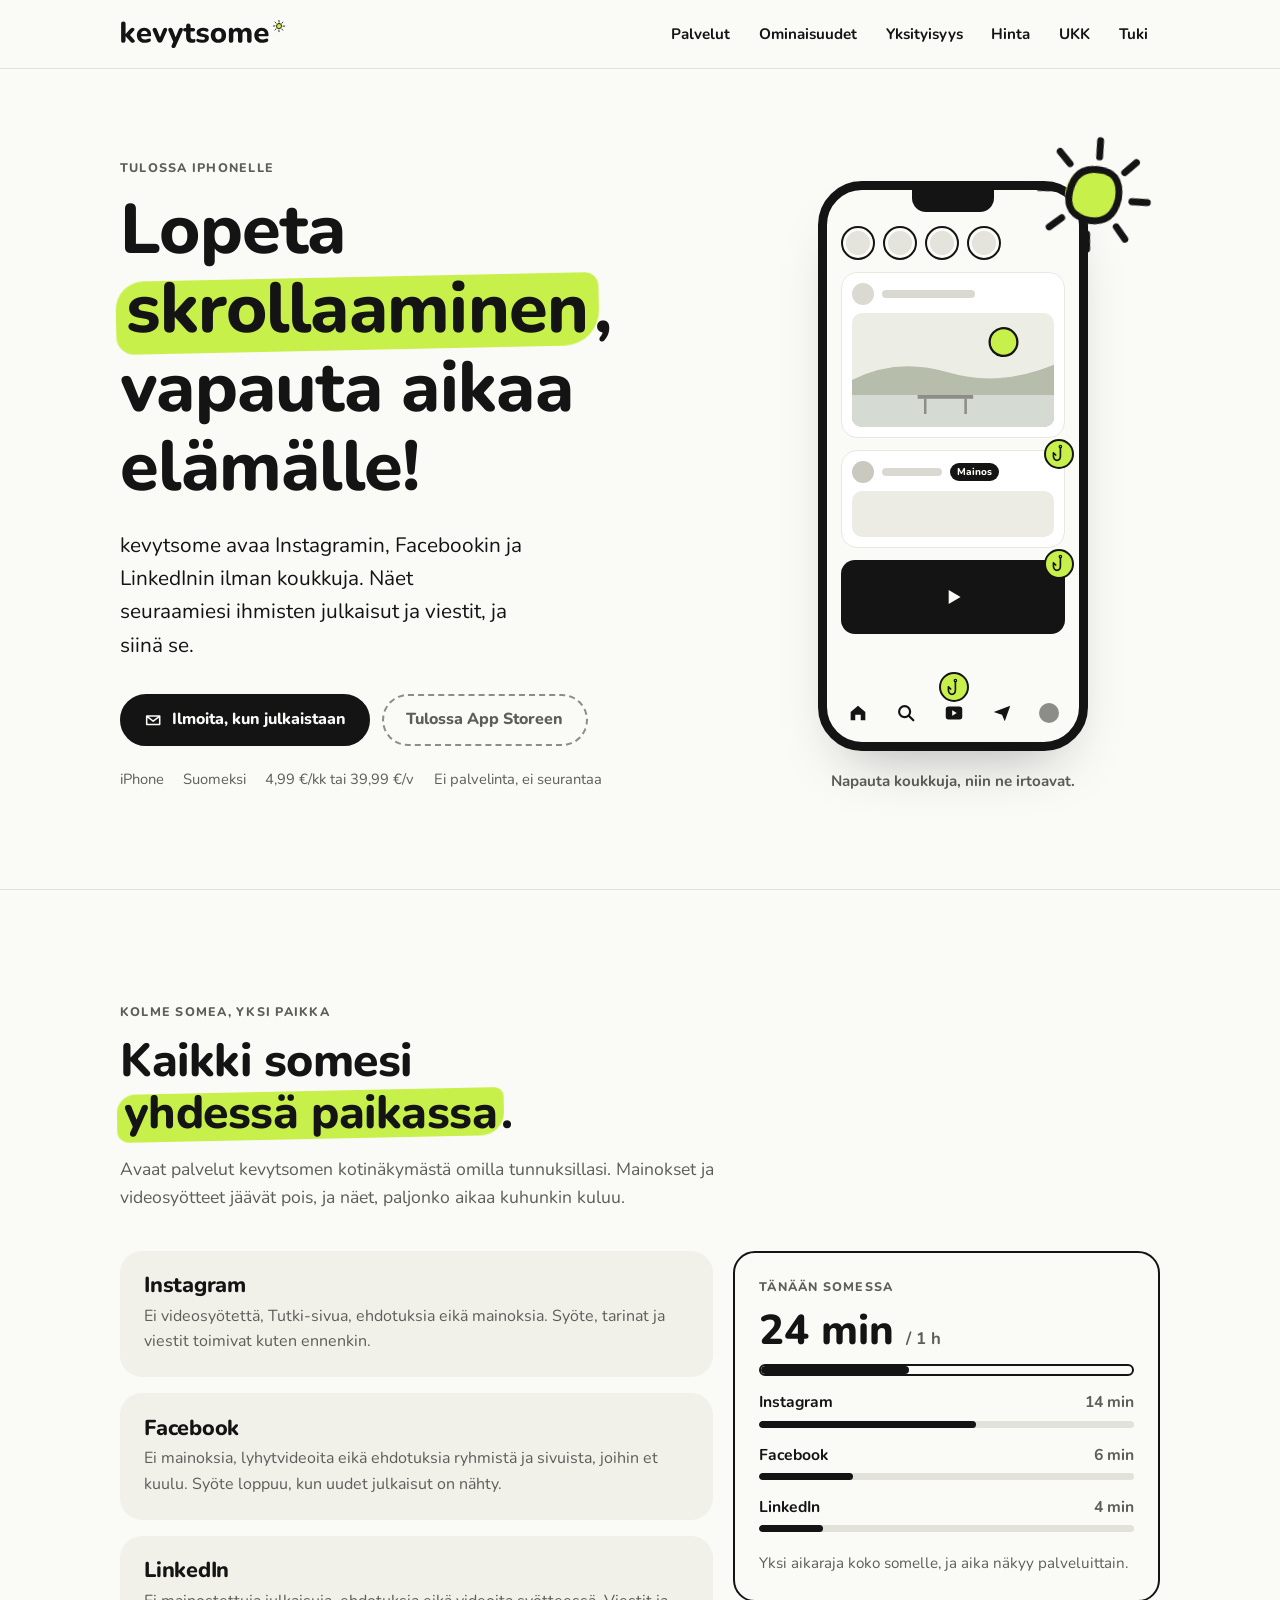
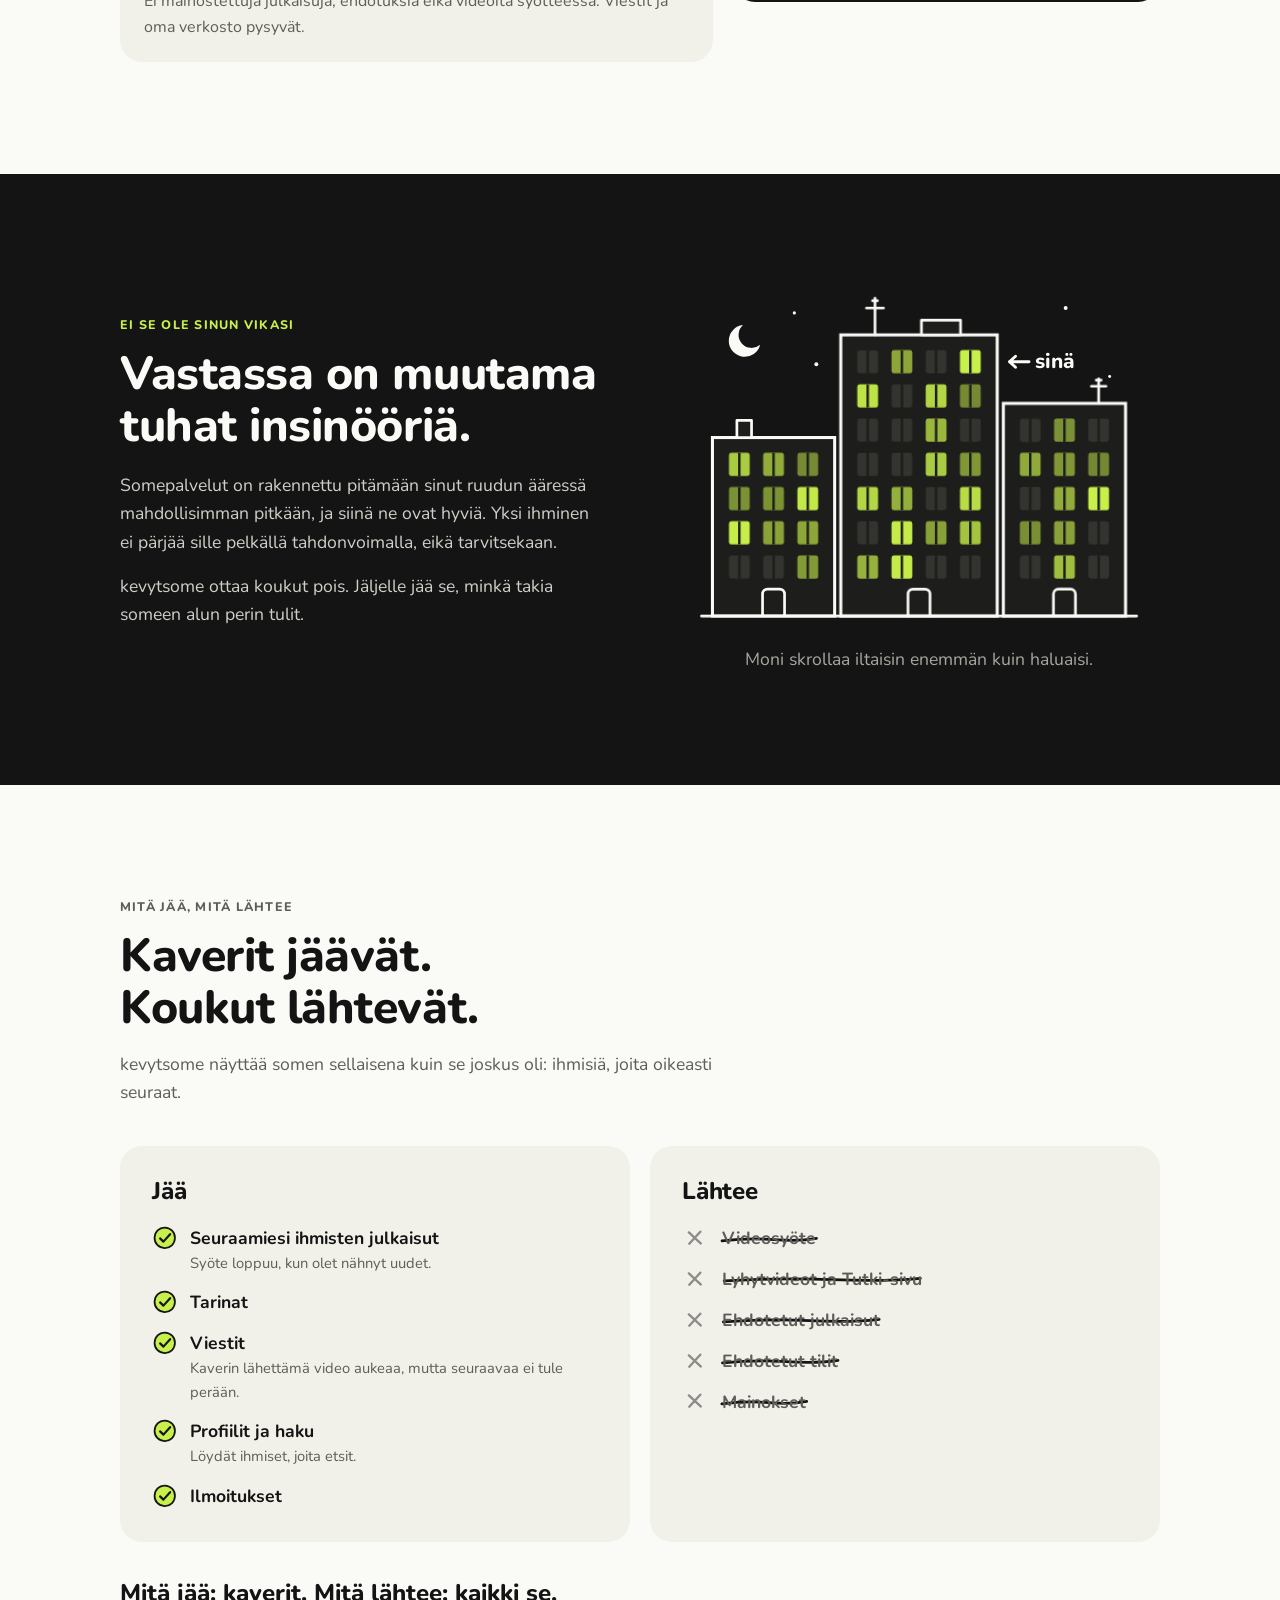
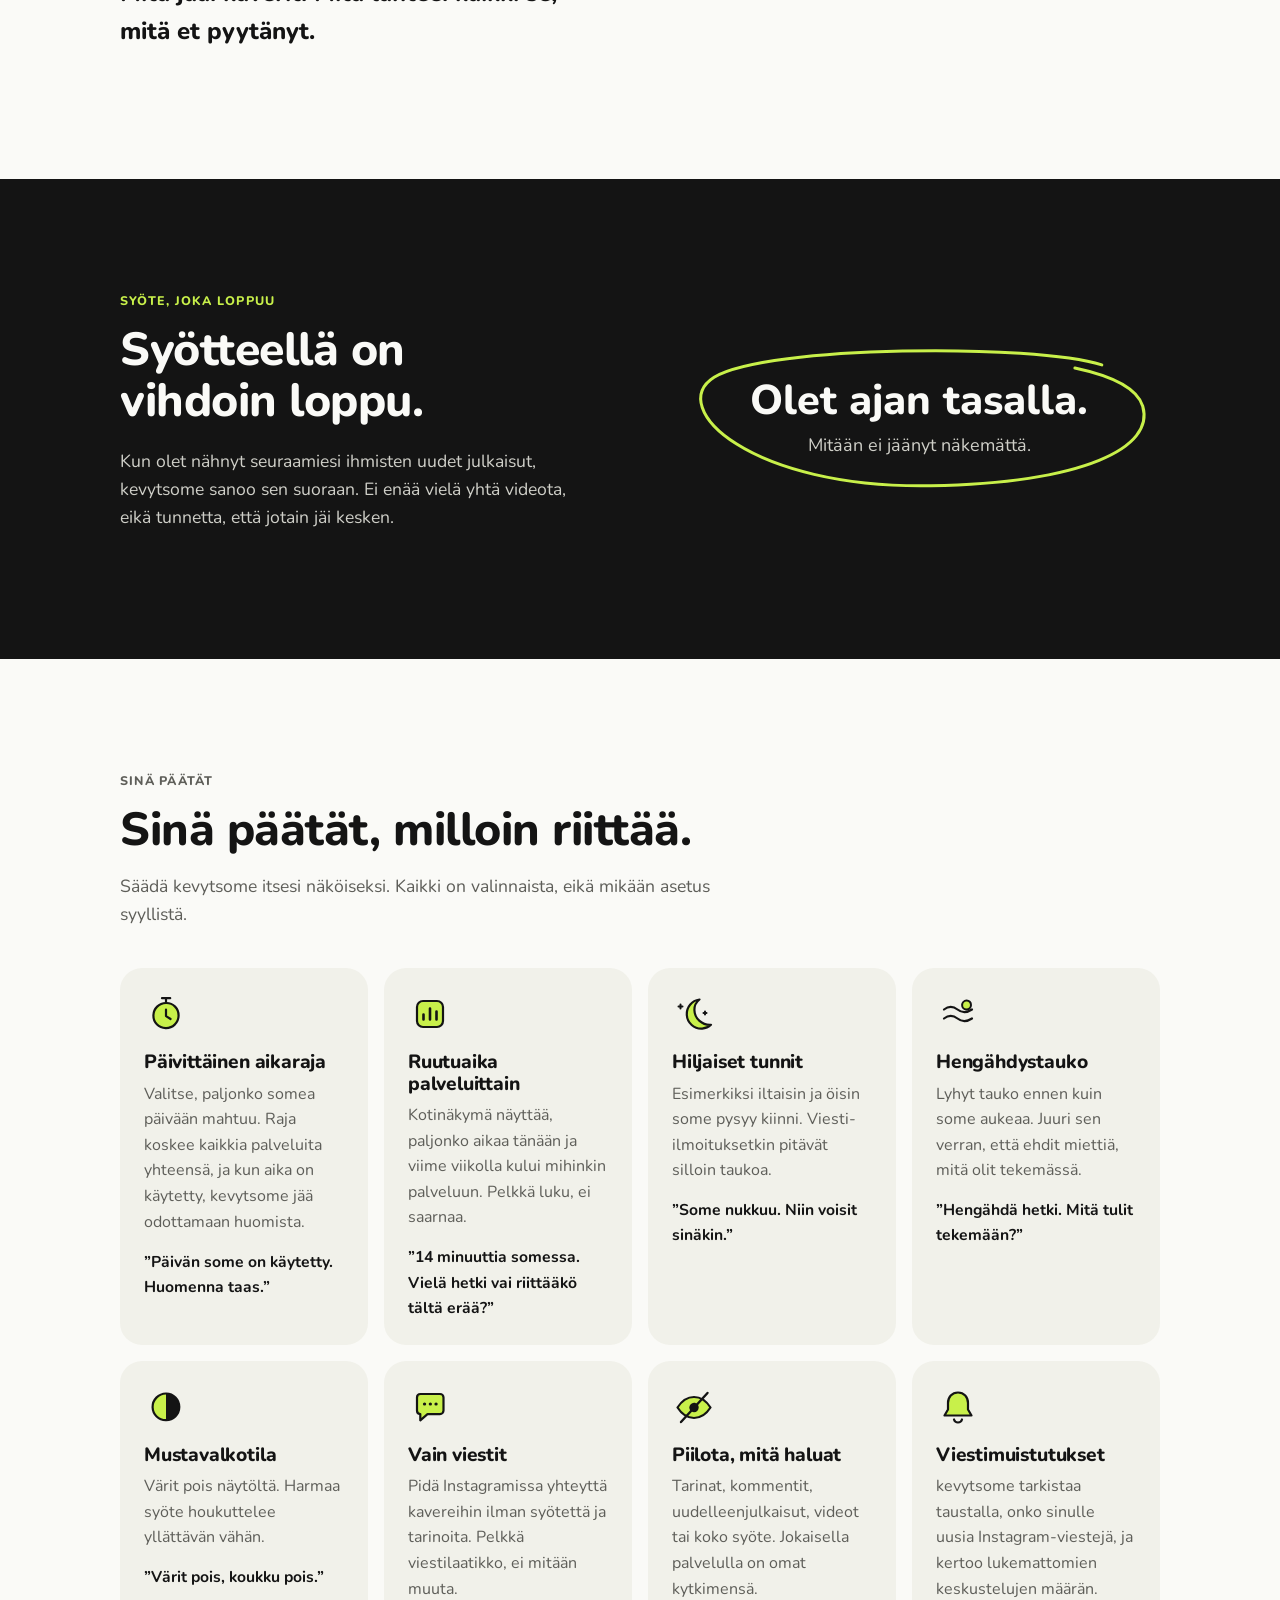
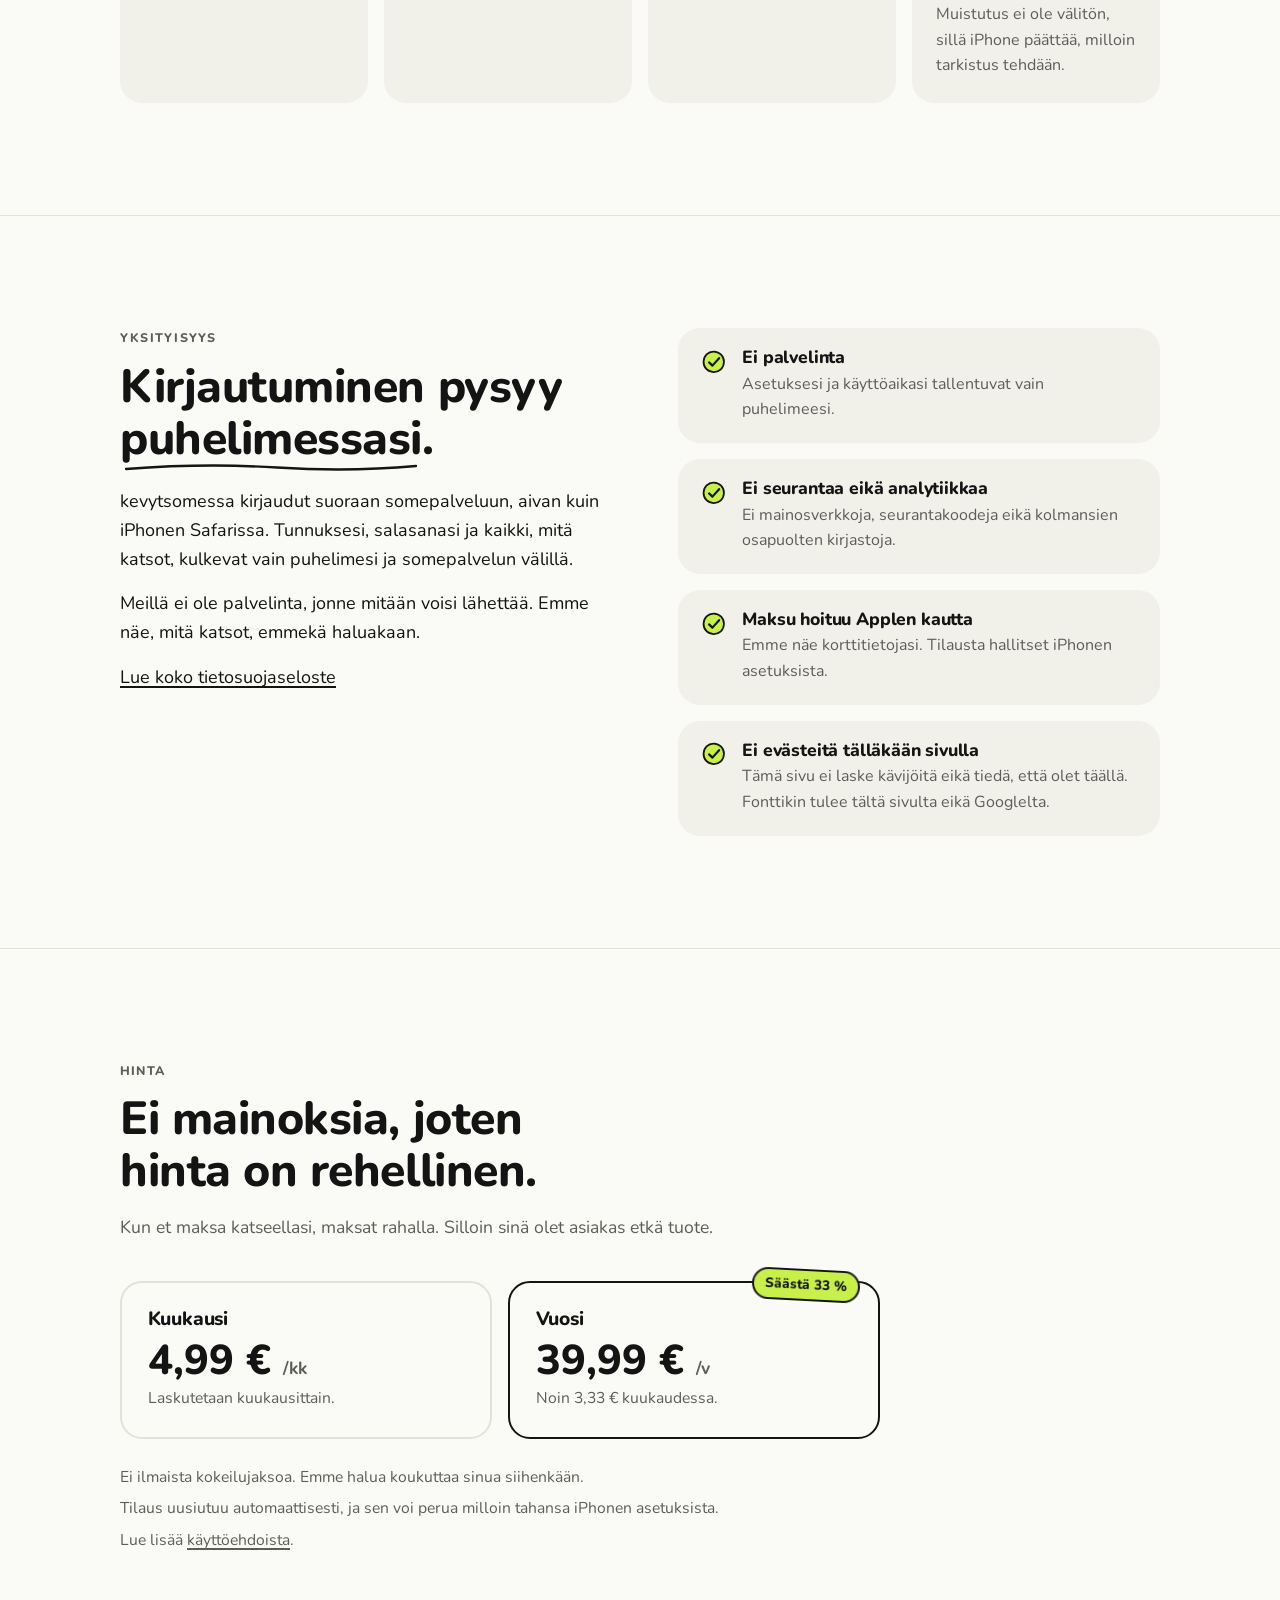
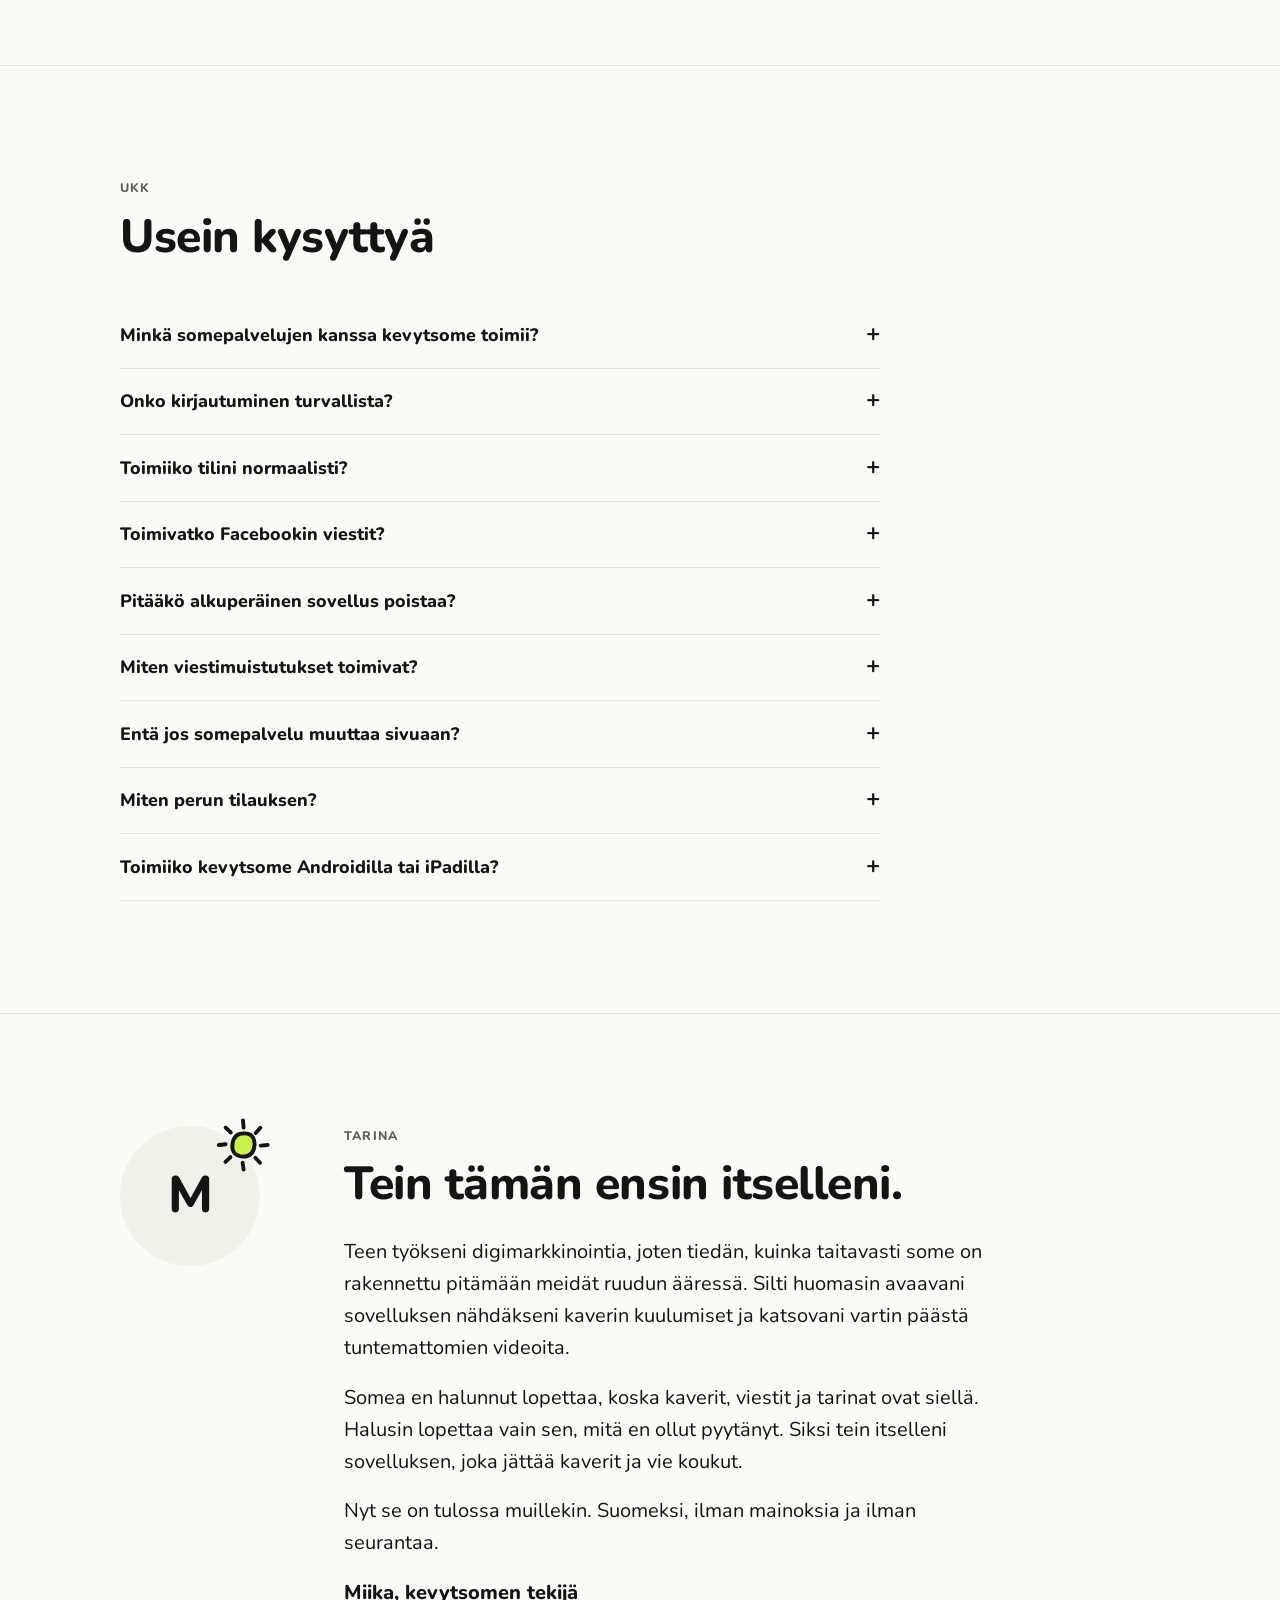
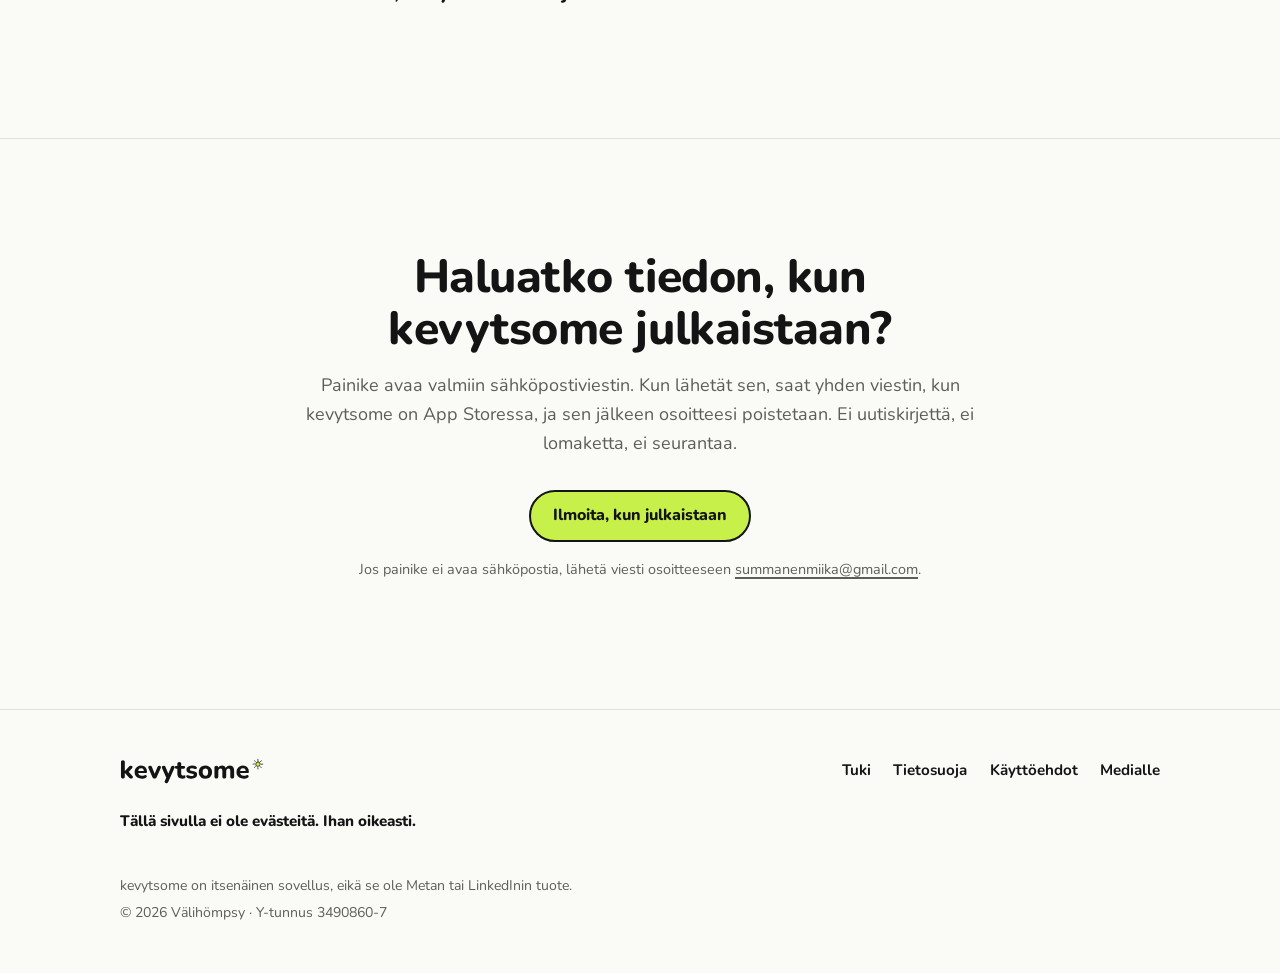
==== commit 9bc544d6: "Update site (e9e5c05)" ====
--- a/index.html
+++ b/index.html
@@ -4,9 +4,9 @@
 <meta charset="utf-8">
 <meta name="viewport" content="width=device-width, initial-scale=1, viewport-fit=cover">
 <title>kevytsome – some ilman koukkuja</title>
-<meta name="description" content="kevytsome on iPhone-sovellus, joka näyttää seuraamiesi ihmisten julkaisut, tarinat ja viestit ilman videosyötettä, ehdotuksia ja mainoksia. Ei palvelinta, ei seurantaa.">
+<meta name="description" content="kevytsome on iPhone-sovellus, joka avaa Instagramin, Facebookin ja LinkedInin ilman videosyötettä, ehdotuksia ja mainoksia. Ei palvelinta, ei seurantaa.">
 <meta property="og:title" content="kevytsome – some ilman koukkuja">
-<meta property="og:description" content="Lopeta skrollaaminen, vapauta aikaa elämälle! Kaverien julkaisut, tarinat ja viestit ilman videosyötettä, ehdotuksia ja mainoksia.">
+<meta property="og:description" content="Lopeta skrollaaminen, vapauta aikaa elämälle! Instagram, Facebook ja LinkedIn ilman videosyötettä, ehdotuksia ja mainoksia.">
 <meta property="og:type" content="website">
 <meta property="og:locale" content="fi_FI">
 <meta property="og:url" content="https://kevytsome.fi/">
@@ -31,6 +31,7 @@
       <img class="logo-dark" src="img/logo-dark-bg.svg" alt="" width="166" height="30">
     </a>
     <nav class="site-nav" aria-label="Päävalikko">
+      <a class="hide-sm" href="#palvelut">Palvelut</a>
       <a class="hide-sm" href="#ominaisuudet">Ominaisuudet</a>
       <a class="hide-sm" href="#yksityisyys">Yksityisyys</a>
       <a class="hide-sm" href="#hinta">Hinta</a>
@@ -48,7 +49,7 @@
     <div>
       <div class="eyebrow">Tulossa iPhonelle</div>
       <h1>Lopeta <span class="hl">skrollaaminen</span>, vapauta aikaa elämälle!</h1>
-      <p class="lead">kevytsome on some ilman koukkuja. Näet seuraamiesi ihmisten julkaisut, tarinat ja viestit, ja siinä se.</p>
+      <p class="lead">kevytsome avaa Instagramin, Facebookin ja LinkedInin ilman koukkuja. Näet seuraamiesi ihmisten julkaisut ja viestit, ja siinä se.</p>
       <div class="actions">
         <a class="btn" href="mailto:summanenmiika@gmail.com?subject=Ilmoita%2C%20kun%20kevytsome%20julkaistaan&amp;body=Hei%2C%20haluan%20tiedon%2C%20kun%20kevytsome%20on%20App%20Storessa.">
           <svg viewBox="0 0 24 24" aria-hidden="true"><path d="M3.5 6.5h17v11h-17z M3.8 7l8.2 6.3L20.2 7" fill="none" stroke="currentColor" stroke-width="2" stroke-linecap="round" stroke-linejoin="round"/></svg>
@@ -59,51 +60,123 @@
       <div class="facts"><span>iPhone</span><span>Suomeksi</span><span>4,99 €/kk tai 39,99 €/v</span><span>Ei palvelinta, ei seurantaa</span></div>
     </div>
 
-    <div class="phone-stage" aria-hidden="true">
-      <svg class="big-sun sun" viewBox="-14 -14 28 28"><circle r="6.5" fill="#C8F04A"/><path class="rays" d="M0 -6Q6 -6.5 6 0Q5.5 6 0 6Q-6 5.5 -5.5 0Q-5 -6 .5 -6M.3 -9 0 -12.8M6.6 -6.2 9 -8.9M9.2 .3 12.8 0M6.4 6.6 8.8 9.2M-.2 9.2 .3 12.7M-6.5 6.3 -9.1 8.8M-9 -.4 -12.6 0M-6.3 -6.5 -9 -9" fill="none" stroke-width="1.6" stroke-linecap="round" stroke-linejoin="round"/></svg>
-      <div class="phone">
+    <div class="phone-stage">
+      <!-- The three hooks come off with a tap. Plain checkboxes, no script. -->
+      <input class="hook-box" type="checkbox" id="hook-ad" aria-label="Irrota koukku mainoksesta">
+      <input class="hook-box" type="checkbox" id="hook-video" aria-label="Irrota koukku videosta">
+      <input class="hook-box" type="checkbox" id="hook-tab" aria-label="Irrota koukku videosyötteestä">
+      <svg class="big-sun sun" viewBox="-14 -14 28 28" aria-hidden="true"><circle r="6.5" fill="#C8F04A"/><path class="rays" d="M0 -6Q6 -6.5 6 0Q5.5 6 0 6Q-6 5.5 -5.5 0Q-5 -6 .5 -6" fill="none" stroke-width="1.6" stroke-linecap="round" stroke-linejoin="round"/><path class="rays spin" d="M.3 -9 0 -12.8M6.6 -6.2 9 -8.9M9.2 .3 12.8 0M6.4 6.6 8.8 9.2M-.2 9.2 .3 12.7M-6.5 6.3 -9.1 8.8M-9 -.4 -12.6 0M-6.3 -6.5 -9 -9" fill="none" stroke-width="1.6" stroke-linecap="round" stroke-linejoin="round"/></svg>
+      <div class="phone" aria-hidden="true">
         <div class="notch"></div>
         <div class="screen">
+          <div class="stories"><i></i><i></i><i></i><i></i></div>
           <div class="post">
             <div class="who"><span class="avatar"></span><span class="name"></span></div>
             <div class="photo">
               <svg viewBox="0 0 160 100" preserveAspectRatio="xMidYMid slice"><rect width="160" height="100" fill="#ECEEE6"/><circle cx="120" cy="28" r="11" fill="#C8F04A" stroke="#141414" stroke-width="1.8"/><path d="M0 58Q36 40 76 52T160 46V100H0Z" fill="#B7BDAB"/><path d="M0 70H160V100H0Z" fill="#D5DAD3"/><path d="M52 70h44v3H52z" fill="#8C8C88"/><path d="M58 73v12M90 73v12" stroke="#8C8C88" stroke-width="2"/></svg>
             </div>
-            <span class="caption"></span>
           </div>
-          <div class="post">
-            <div class="who"><span class="avatar a2"></span><span class="name" style="width:34%"></span></div>
-            <div class="photo">
-              <svg viewBox="0 0 160 100" preserveAspectRatio="xMidYMid slice"><rect width="160" height="100" fill="#E6E4DC"/><path d="M0 100V62l18-22 16 20 14-28 18 30 14-18 18 24 16-30 20 26 26-20v76Z" fill="#9EA494"/><path d="M0 100V76l24-12 30 14 34-10 36 12 36-8v28Z" fill="#7F8676"/></svg>
-            </div>
-          </div>
+          <label class="piece piece-ad" for="hook-ad">
+            <span class="post ad"><span class="who"><span class="avatar a2"></span><span class="name" style="width:30%"></span><span class="tag">Mainos</span></span><span class="flat"></span></span>
+            <span class="hook"><svg viewBox="-14 -2 22 30"><path d="M0 4v13c0 9-11 9-11 0v-5m0 0 3.6 3.4" fill="none" stroke="#141414" stroke-width="2.6" stroke-linecap="round" stroke-linejoin="round"/><circle cx="0" cy="2" r="1.9" fill="none" stroke="#141414" stroke-width="2"/></svg></span>
+          </label>
+          <label class="piece piece-video" for="hook-video">
+            <span class="video"><svg viewBox="0 0 24 24"><path d="M8 5.5v13l11-6.5z" fill="#FAFAF7"/></svg></span>
+            <span class="hook"><svg viewBox="-14 -2 22 30"><path d="M0 4v13c0 9-11 9-11 0v-5m0 0 3.6 3.4" fill="none" stroke="#141414" stroke-width="2.6" stroke-linecap="round" stroke-linejoin="round"/><circle cx="0" cy="2" r="1.9" fill="none" stroke="#141414" stroke-width="2"/></svg></span>
+          </label>
           <div class="done">
             <div class="done-ring">
-              <svg viewBox="0 0 200 60" preserveAspectRatio="none"><path d="M176 10C146-2 40 0 16 16-4 30 30 58 100 56c64-2 96-16 92-32-3-12-30-18-60-19" fill="none" stroke="#141414" stroke-width="2" stroke-linecap="round" vector-effect="non-scaling-stroke"/></svg>
+              <svg viewBox="0 0 200 60" preserveAspectRatio="none"><path pathLength="1" d="M176 10C146-2 40 0 16 16-4 30 30 58 100 56c64-2 96-16 92-32-3-12-30-18-60-19" fill="none" stroke="#141414" stroke-width="2" stroke-linecap="round" vector-effect="non-scaling-stroke"/></svg>
               <b>Olet ajan tasalla.</b>
               <span>Mitään ei jäänyt näkemättä.</span>
             </div>
           </div>
+          <div class="tabs">
+            <svg viewBox="0 0 24 24"><path d="M4 11 12 4l8 7v9h-5v-6H9v6H4z" fill="#141414"/></svg>
+            <svg viewBox="0 0 24 24"><circle cx="10.5" cy="10.5" r="6" fill="none" stroke="#141414" stroke-width="2.4"/><path d="m15 15 5 5" stroke="#141414" stroke-width="2.4" stroke-linecap="round"/></svg>
+            <label class="piece piece-tab" for="hook-tab"><svg viewBox="0 0 24 24"><rect x="3" y="5" width="18" height="14" rx="3" fill="#141414"/><path d="M10 9v6l5-3z" fill="#FAFAF7"/></svg><span class="hook"><svg viewBox="-14 -2 22 30"><path d="M0 4v13c0 9-11 9-11 0v-5m0 0 3.6 3.4" fill="none" stroke="#141414" stroke-width="2.6" stroke-linecap="round" stroke-linejoin="round"/><circle cx="0" cy="2" r="1.9" fill="none" stroke="#141414" stroke-width="2"/></svg></span></label>
+            <svg viewBox="0 0 24 24"><path d="M3 11 21 4l-6 17-3-7z" fill="#141414"/></svg>
+            <i class="me"></i>
+          </div>
         </div>
       </div>
-    </div>
-  </div>
-</section>
-
-<!-- 2. Stays / goes -->
+      <p class="hook-hint"><span class="before">Napauta koukkuja, niin ne irtoavat.</span><span class="after">Tältä some näyttää kevytsomessa.</span></p>
+    </div>
+  </div>
+</section>
+
+<!-- 2. Services -->
+<section id="palvelut">
+  <div class="wrap">
+    <div class="section-head reveal">
+      <div class="eyebrow">Kolme somea, yksi paikka</div>
+      <h2>Kaikki somesi <span class="hl">yhdessä paikassa</span>.</h2>
+      <p>Avaat palvelut kevytsomen kotinäkymästä omilla tunnuksillasi. Mainokset ja videosyötteet jäävät pois, ja näet, paljonko aikaa kuhunkin kuluu.</p>
+    </div>
+    <div class="hub">
+      <div class="services">
+        <div class="service reveal">
+          <h3>Instagram</h3>
+          <p>Ei videosyötettä, Tutki-sivua, ehdotuksia eikä mainoksia. Syöte, tarinat ja viestit toimivat kuten ennenkin.</p>
+        </div>
+        <div class="service reveal">
+          <h3>Facebook</h3>
+          <p>Ei mainoksia, lyhytvideoita eikä ehdotuksia ryhmistä ja sivuista, joihin et kuulu. Syöte loppuu, kun uudet julkaisut on nähty.</p>
+        </div>
+        <div class="service reveal">
+          <h3>LinkedIn</h3>
+          <p>Ei mainostettuja julkaisuja, ehdotuksia eikä videoita syötteessä. Viestit ja oma verkosto pysyvät.</p>
+        </div>
+      </div>
+      <div class="today reveal" aria-label="Esimerkki kotinäkymän ruutuajasta">
+        <div class="eyebrow">Tänään somessa</div>
+        <div class="total">24 min <small>/ 1 h</small></div>
+        <div class="bar big"><i style="--w:40%"></i></div>
+        <div class="row"><span>Instagram</span><span>14 min</span></div><div class="bar"><i style="--w:58%"></i></div>
+        <div class="row"><span>Facebook</span><span>6 min</span></div><div class="bar"><i style="--w:25%"></i></div>
+        <div class="row"><span>LinkedIn</span><span>4 min</span></div><div class="bar"><i style="--w:17%"></i></div>
+        <p>Yksi aikaraja koko somelle, ja aika näkyy palveluittain.</p>
+      </div>
+    </div>
+  </div>
+</section>
+
+<!-- 3. Not your fault (dark band) -->
+<section class="band" id="ei-sinun-vikasi">
+  <div class="wrap">
+    <div class="reveal">
+      <div class="eyebrow">Ei se ole sinun vikasi</div>
+      <h2>Vastassa on muutama tuhat insinööriä.</h2>
+      <p style="margin-top:1.2rem">Somepalvelut on rakennettu pitämään sinut ruudun ääressä mahdollisimman pitkään, ja siinä ne ovat hyviä. Yksi ihminen ei pärjää sille pelkällä tahdonvoimalla, eikä tarvitsekaan.</p>
+      <p>kevytsome ottaa koukut pois. Jäljelle jää se, minkä takia someen alun perin tulit.</p>
+    </div>
+    <div class="night-wrap">
+      <svg class="night" viewBox="0 0 360 280" role="img" aria-label="Kolme kerrostaloa illalla. Monessa ikkunassa loistaa puhelimen ruutu, ja yksi niistä on sinun.">
+        <circle class="star" cx="96" cy="64" r="1.6"/><circle class="star" cx="78" cy="22" r="1.3"/><circle class="star" cx="300" cy="18" r="1.6"/><circle class="star" cx="336" cy="74" r="1.2"/>
+        <path class="moon" transform="translate(-282 -4)" d="M318 36a13 13 0 1 0 14 16 10.5 10.5 0 0 1-14-16z"/>
+        <rect class="house" x="11" y="124" width="100" height="146"/><path class="door" d="M52.0 270v-18a4 4 0 0 1 4-4h10a4 4 0 0 1 4 4v18"/><rect class="roof" x="31" y="110" width="12" height="14"/><rect class="w lit" x="24.5" y="136.5" width="17" height="19" rx="2" style="--d:0.79s;--o:0.83"/><path class="pane" d="M33.0 136.5v19"/><rect class="w lit" x="52.5" y="136.5" width="17" height="19" rx="2" style="--d:1.79s;--o:0.68"/><path class="pane" d="M61.0 136.5v19"/><rect class="w lit" x="80.5" y="136.5" width="17" height="19" rx="2" style="--d:1.72s;--o:0.52"/><path class="pane" d="M89.0 136.5v19"/><rect class="w lit" x="24.5" y="164.5" width="17" height="19" rx="2" style="--d:0.58s;--o:0.55"/><path class="pane" d="M33.0 164.5v19"/><rect class="w lit" x="52.5" y="164.5" width="17" height="19" rx="2" style="--d:2.55s;--o:0.56"/><path class="pane" d="M61.0 164.5v19"/><rect class="w lit" x="80.5" y="164.5" width="17" height="19" rx="2" style="--d:2.03s;--o:0.97"/><path class="pane" d="M89.0 164.5v19"/><rect class="w lit" x="24.5" y="192.5" width="17" height="19" rx="2" style="--d:1.43s;--o:0.99"/><path class="pane" d="M33.0 192.5v19"/><rect class="w lit" x="52.5" y="192.5" width="17" height="19" rx="2" style="--d:2.63s;--o:0.64"/><path class="pane" d="M61.0 192.5v19"/><rect class="w lit" x="80.5" y="192.5" width="17" height="19" rx="2" style="--d:0.71s;--o:0.65"/><path class="pane" d="M89.0 192.5v19"/><rect class="w" x="24.5" y="220.5" width="17" height="19" rx="2"/><path class="pane" d="M33.0 220.5v19"/><rect class="w" x="52.5" y="220.5" width="17" height="19" rx="2"/><path class="pane" d="M61.0 220.5v19"/><rect class="w lit" x="80.5" y="220.5" width="17" height="19" rx="2" style="--d:0.55s;--o:0.6"/><path class="pane" d="M89.0 220.5v19"/><rect class="house" x="116" y="40" width="128" height="230"/><path class="door" d="M171.0 270v-18a4 4 0 0 1 4-4h10a4 4 0 0 1 4 4v18"/><path class="roof" d="M144 40v-30m-7 8h14m-5-6h-4"/><rect class="roof" x="182" y="28" width="32" height="12"/><rect class="w" x="129.5" y="52.5" width="17" height="19" rx="2"/><path class="pane" d="M138.0 52.5v19"/><rect class="w lit" x="157.5" y="52.5" width="17" height="19" rx="2" style="--d:1.58s;--o:0.65"/><path class="pane" d="M166.0 52.5v19"/><rect class="w" x="185.5" y="52.5" width="17" height="19" rx="2"/><path class="pane" d="M194.0 52.5v19"/><rect class="w mine" x="213.5" y="52.5" width="17" height="19" rx="2" style="--d:3.4s;--o:1"/><path class="pane" d="M222.0 52.5v19"/><rect class="w lit" x="129.5" y="80.5" width="17" height="19" rx="2" style="--d:1.77s;--o:0.94"/><path class="pane" d="M138.0 80.5v19"/><rect class="w" x="157.5" y="80.5" width="17" height="19" rx="2"/><path class="pane" d="M166.0 80.5v19"/><rect class="w lit" x="185.5" y="80.5" width="17" height="19" rx="2" style="--d:1.49s;--o:0.88"/><path class="pane" d="M194.0 80.5v19"/><rect class="w lit" x="213.5" y="80.5" width="17" height="19" rx="2" style="--d:1.67s;--o:0.52"/><path class="pane" d="M222.0 80.5v19"/><rect class="w" x="129.5" y="108.5" width="17" height="19" rx="2"/><path class="pane" d="M138.0 108.5v19"/><rect class="w" x="157.5" y="108.5" width="17" height="19" rx="2"/><path class="pane" d="M166.0 108.5v19"/><rect class="w lit" x="185.5" y="108.5" width="17" height="19" rx="2" style="--d:1.91s;--o:0.73"/><path class="pane" d="M194.0 108.5v19"/><rect class="w" x="213.5" y="108.5" width="17" height="19" rx="2"/><path class="pane" d="M222.0 108.5v19"/><rect class="w" x="129.5" y="136.5" width="17" height="19" rx="2"/><path class="pane" d="M138.0 136.5v19"/><rect class="w" x="157.5" y="136.5" width="17" height="19" rx="2"/><path class="pane" d="M166.0 136.5v19"/><rect class="w lit" x="185.5" y="136.5" width="17" height="19" rx="2" style="--d:1.4s;--o:0.83"/><path class="pane" d="M194.0 136.5v19"/><rect class="w lit" x="213.5" y="136.5" width="17" height="19" rx="2" style="--d:1.6s;--o:0.58"/><path class="pane" d="M222.0 136.5v19"/><rect class="w lit" x="129.5" y="164.5" width="17" height="19" rx="2" style="--d:0.55s;--o:0.88"/><path class="pane" d="M138.0 164.5v19"/><rect class="w lit" x="157.5" y="164.5" width="17" height="19" rx="2" style="--d:1.04s;--o:0.7"/><path class="pane" d="M166.0 164.5v19"/><rect class="w" x="185.5" y="164.5" width="17" height="19" rx="2"/><path class="pane" d="M194.0 164.5v19"/><rect class="w lit" x="213.5" y="164.5" width="17" height="19" rx="2" style="--d:2.7s;--o:0.91"/><path class="pane" d="M222.0 164.5v19"/><rect class="w" x="129.5" y="192.5" width="17" height="19" rx="2"/><path class="pane" d="M138.0 192.5v19"/><rect class="w lit" x="157.5" y="192.5" width="17" height="19" rx="2" style="--d:2.7s;--o:0.98"/><path class="pane" d="M166.0 192.5v19"/><rect class="w lit" x="185.5" y="192.5" width="17" height="19" rx="2" style="--d:0.86s;--o:0.62"/><path class="pane" d="M194.0 192.5v19"/><rect class="w lit" x="213.5" y="192.5" width="17" height="19" rx="2" style="--d:1.66s;--o:0.79"/><path class="pane" d="M222.0 192.5v19"/><rect class="w lit" x="129.5" y="220.5" width="17" height="19" rx="2" style="--d:0.41s;--o:0.71"/><path class="pane" d="M138.0 220.5v19"/><rect class="w lit" x="157.5" y="220.5" width="17" height="19" rx="2" style="--d:1.87s;--o:0.98"/><path class="pane" d="M166.0 220.5v19"/><rect class="w" x="185.5" y="220.5" width="17" height="19" rx="2"/><path class="pane" d="M194.0 220.5v19"/><rect class="w" x="213.5" y="220.5" width="17" height="19" rx="2"/><path class="pane" d="M222.0 220.5v19"/><rect class="house" x="249" y="96" width="100" height="174"/><path class="door" d="M290.0 270v-18a4 4 0 0 1 4-4h10a4 4 0 0 1 4 4v18"/><path class="roof" d="M327 96v-20m-6 6h12m-4-5h-4"/><rect class="w" x="262.5" y="108.5" width="17" height="19" rx="2"/><path class="pane" d="M271.0 108.5v19"/><rect class="w lit" x="290.5" y="108.5" width="17" height="19" rx="2" style="--d:1.44s;--o:0.55"/><path class="pane" d="M299.0 108.5v19"/><rect class="w" x="318.5" y="108.5" width="17" height="19" rx="2"/><path class="pane" d="M327.0 108.5v19"/><rect class="w lit" x="262.5" y="136.5" width="17" height="19" rx="2" style="--d:0.82s;--o:0.67"/><path class="pane" d="M271.0 136.5v19"/><rect class="w lit" x="290.5" y="136.5" width="17" height="19" rx="2" style="--d:0.4s;--o:0.58"/><path class="pane" d="M299.0 136.5v19"/><rect class="w lit" x="318.5" y="136.5" width="17" height="19" rx="2" style="--d:1.35s;--o:0.51"/><path class="pane" d="M327.0 136.5v19"/><rect class="w" x="262.5" y="164.5" width="17" height="19" rx="2"/><path class="pane" d="M271.0 164.5v19"/><rect class="w lit" x="290.5" y="164.5" width="17" height="19" rx="2" style="--d:1.3s;--o:0.68"/><path class="pane" d="M299.0 164.5v19"/><rect class="w lit" x="318.5" y="164.5" width="17" height="19" rx="2" style="--d:2.61s;--o:1.0"/><path class="pane" d="M327.0 164.5v19"/><rect class="w lit" x="262.5" y="192.5" width="17" height="19" rx="2" style="--d:1.66s;--o:0.54"/><path class="pane" d="M271.0 192.5v19"/><rect class="w lit" x="290.5" y="192.5" width="17" height="19" rx="2" style="--d:1.29s;--o:0.63"/><path class="pane" d="M299.0 192.5v19"/><rect class="w" x="318.5" y="192.5" width="17" height="19" rx="2"/><path class="pane" d="M327.0 192.5v19"/><rect class="w" x="262.5" y="220.5" width="17" height="19" rx="2"/><path class="pane" d="M271.0 220.5v19"/><rect class="w lit" x="290.5" y="220.5" width="17" height="19" rx="2" style="--d:0.47s;--o:0.76"/><path class="pane" d="M299.0 220.5v19"/><rect class="w" x="318.5" y="220.5" width="17" height="19" rx="2"/><path class="pane" d="M327.0 220.5v19"/>
+        <path class="street" d="M2 270h356"/>
+        <g class="you"><path d="M270 62h-16m0 0 5-4.5m-5 4.5 5 4.5"/><text x="275" y="67.5">sinä</text></g>
+      </svg>
+      <p class="night-note">Moni skrollaa iltaisin enemmän kuin haluaisi.</p>
+    </div>
+  </div>
+</section>
+
+<!-- 4. Stays / goes -->
 <section id="mita-jaa">
   <div class="wrap">
-    <div class="section-head">
+    <div class="section-head reveal">
       <div class="eyebrow">Mitä jää, mitä lähtee</div>
       <h2>Kaverit jäävät. Koukut lähtevät.</h2>
       <p>kevytsome näyttää somen sellaisena kuin se joskus oli: ihmisiä, joita oikeasti seuraat.</p>
     </div>
-    <div class="split">
+    <div class="split reveal">
       <div class="panel">
         <h3>Jää</h3>
         <ul class="list">
           <li><svg class="check" viewBox="0 0 26 26" aria-hidden="true"><path d="M13 2.6c6 .2 10.4 4.6 10.3 10.6-.1 6-4.7 10.4-10.6 10.2C6.8 23.2 2.5 18.8 2.6 12.9 2.8 7 7.2 2.4 13 2.6z" fill="#C8F04A" stroke="#141414" stroke-width="1.8"/><path d="M8.2 13.6l3.4 3.3 6.8-7.6" fill="none" stroke="#141414" stroke-width="2.2" stroke-linecap="round" stroke-linejoin="round"/></svg>
-            <span>Seuraamiesi ihmisten julkaisut<small>Uusimmat ensin, ilman algoritmin arvontaa.</small></span></li>
+            <span>Seuraamiesi ihmisten julkaisut<small>Syöte loppuu, kun olet nähnyt uudet.</small></span></li>
           <li><svg class="check" viewBox="0 0 26 26" aria-hidden="true"><path d="M13 2.6c6 .2 10.4 4.6 10.3 10.6-.1 6-4.7 10.4-10.6 10.2C6.8 23.2 2.5 18.8 2.6 12.9 2.8 7 7.2 2.4 13 2.6z" fill="#C8F04A" stroke="#141414" stroke-width="1.8"/><path d="M8.2 13.6l3.4 3.3 6.8-7.6" fill="none" stroke="#141414" stroke-width="2.2" stroke-linecap="round" stroke-linejoin="round"/></svg>
             <span>Tarinat</span></li>
           <li><svg class="check" viewBox="0 0 26 26" aria-hidden="true"><path d="M13 2.6c6 .2 10.4 4.6 10.3 10.6-.1 6-4.7 10.4-10.6 10.2C6.8 23.2 2.5 18.8 2.6 12.9 2.8 7 7.2 2.4 13 2.6z" fill="#C8F04A" stroke="#141414" stroke-width="1.8"/><path d="M8.2 13.6l3.4 3.3 6.8-7.6" fill="none" stroke="#141414" stroke-width="2.2" stroke-linecap="round" stroke-linejoin="round"/></svg>
@@ -118,7 +191,7 @@
         <h3>Lähtee</h3>
         <ul class="list gone">
           <li><svg class="x" viewBox="0 0 26 26" aria-hidden="true"><path d="M7 7.5l12 11.2M18.6 6.8 7.4 19" fill="none" stroke="currentColor" stroke-width="2.4" stroke-linecap="round"/></svg><span class="strike">Videosyöte</span></li>
-          <li><svg class="x" viewBox="0 0 26 26" aria-hidden="true"><path d="M7 7.5l12 11.2M18.6 6.8 7.4 19" fill="none" stroke="currentColor" stroke-width="2.4" stroke-linecap="round"/></svg><span class="strike">Tutki-sivu</span></li>
+          <li><svg class="x" viewBox="0 0 26 26" aria-hidden="true"><path d="M7 7.5l12 11.2M18.6 6.8 7.4 19" fill="none" stroke="currentColor" stroke-width="2.4" stroke-linecap="round"/></svg><span class="strike">Lyhytvideot ja Tutki-sivu</span></li>
           <li><svg class="x" viewBox="0 0 26 26" aria-hidden="true"><path d="M7 7.5l12 11.2M18.6 6.8 7.4 19" fill="none" stroke="currentColor" stroke-width="2.4" stroke-linecap="round"/></svg><span class="strike">Ehdotetut julkaisut</span></li>
           <li><svg class="x" viewBox="0 0 26 26" aria-hidden="true"><path d="M7 7.5l12 11.2M18.6 6.8 7.4 19" fill="none" stroke="currentColor" stroke-width="2.4" stroke-linecap="round"/></svg><span class="strike">Ehdotetut tilit</span></li>
           <li><svg class="x" viewBox="0 0 26 26" aria-hidden="true"><path d="M7 7.5l12 11.2M18.6 6.8 7.4 19" fill="none" stroke="currentColor" stroke-width="2.4" stroke-linecap="round"/></svg><span class="strike">Mainokset</span></li>
@@ -137,8 +210,8 @@
       <h2>Syötteellä on vihdoin loppu.</h2>
       <p style="margin-top:1.2rem">Kun olet nähnyt seuraamiesi ihmisten uudet julkaisut, kevytsome sanoo sen suoraan. Ei enää vielä yhtä videota, eikä tunnetta, että jotain jäi kesken.</p>
     </div>
-    <div class="caught">
-      <svg class="ring" viewBox="0 0 400 200" preserveAspectRatio="none" aria-hidden="true"><path d="M352 30C296 2 74 4 30 46-10 86 60 192 210 188c128-4 186-50 176-104-8-42-70-62-150-64" fill="none" stroke="#C8F04A" stroke-width="3" stroke-linecap="round" vector-effect="non-scaling-stroke"/></svg>
+    <div class="caught reveal">
+      <svg class="ring" viewBox="0 0 400 200" preserveAspectRatio="none" aria-hidden="true"><path pathLength="1" d="M352 30C296 2 74 4 30 46-10 86 60 192 210 188c128-4 186-50 176-104-8-42-70-62-150-64" fill="none" stroke="#C8F04A" stroke-width="3" stroke-linecap="round" vector-effect="non-scaling-stroke"/></svg>
       <strong>Olet ajan tasalla.</strong>
       <span>Mitään ei jäänyt näkemättä.</span>
     </div>
@@ -148,17 +221,23 @@
 <!-- 4. Controls -->
 <section id="ominaisuudet">
   <div class="wrap">
-    <div class="section-head">
+    <div class="section-head reveal">
       <div class="eyebrow">Sinä päätät</div>
       <h2>Sinä päätät, milloin riittää.</h2>
       <p>Säädä kevytsome itsesi näköiseksi. Kaikki on valinnaista, eikä mikään asetus syyllistä.</p>
     </div>
-    <div class="cards">
+    <div class="cards reveal">
       <div class="card">
         <svg class="icon" viewBox="0 0 44 44" aria-hidden="true"><path class="ink" d="M22 11c7.2-.2 12.8 5.6 12.6 12.8-.2 7-5.9 12.5-12.9 12.3-7.1-.1-12.5-5.8-12.3-12.8.2-6.9 5.6-12.1 12.6-12.3z" fill="#C8F04A" stroke-width="2.2"/><path class="ink" d="M22 17.5v6.6l4.6 2.9M18 6.2h8.2M22 6.4V11" fill="none" stroke-width="2.2" stroke-linecap="round" stroke-linejoin="round"/></svg>
         <h3>Päivittäinen aikaraja</h3>
-        <p>Valitse, paljonko somea päivään mahtuu. Kun aika on käytetty, kevytsome jää odottamaan huomista.</p>
+        <p>Valitse, paljonko somea päivään mahtuu. Raja koskee kaikkia palveluita yhteensä, ja kun aika on käytetty, kevytsome jää odottamaan huomista.</p>
         <span class="quote">”Päivän some on käytetty. Huomenna taas.”</span>
+      </div>
+      <div class="card">
+        <svg class="icon" viewBox="0 0 44 44" aria-hidden="true"><path class="ink" d="M9 15c0-3.300 2.700-6 6-6h14c3.300 0 6 2.700 6 6v14c0 3.300-2.700 6-6 6H15c-3.300 0-6-2.700-6-6z" fill="#C8F04A" stroke-width="2.200" stroke-linejoin="round"/><path class="ink" d="M15.500 27.500v-5M22 27.500v-11M28.500 27.500v-8" fill="none" stroke-width="2.600" stroke-linecap="round"/></svg>
+        <h3>Ruutuaika palveluittain</h3>
+        <p>Kotinäkymä näyttää, paljonko aikaa tänään ja viime viikolla kului mihinkin palveluun. Pelkkä luku, ei saarnaa.</p>
+        <span class="quote">”14 minuuttia somessa. Vielä hetki vai riittääkö tältä erää?”</span>
       </div>
       <div class="card">
         <svg class="icon" viewBox="0 0 44 44" aria-hidden="true"><path class="ink" d="M27.5 7.5C19.8 8.6 14.3 15.3 14.8 23c.5 8 7.4 14.1 15.4 13.6 3.4-.2 6.5-1.6 8.8-3.8-8.8.6-16.4-6.1-16.6-14.9-.1-4.1 1.8-7.8 5.1-10.4z" fill="#C8F04A" stroke-width="2.2" stroke-linejoin="round"/><path class="ink" d="M8.5 12.5v4M6.5 14.5h4M33 19.5v3M31.5 21h3" fill="none" stroke-width="2" stroke-linecap="round"/></svg>
@@ -181,17 +260,17 @@
       <div class="card">
         <svg class="icon" viewBox="0 0 44 44" aria-hidden="true"><path class="ink" d="M9 12.5c0-2 1.5-3.5 3.5-3.5h19.5c2 0 3.5 1.6 3.5 3.5v13c0 2-1.5 3.6-3.5 3.6H19.5l-7.2 6.2v-6.2h-.1C10.4 29 9 27.4 9 25.5z" fill="#C8F04A" stroke-width="2.2" stroke-linejoin="round"/><path class="ink" d="M16.5 19h.1M22.3 19h.1M28 19h.1" fill="none" stroke-width="3.2" stroke-linecap="round"/></svg>
         <h3>Vain viestit</h3>
-        <p>Pidä yhteyttä kavereihin ilman syötettä ja tarinoita. Pelkkä viestilaatikko, ei mitään muuta.</p>
+        <p>Pidä Instagramissa yhteyttä kavereihin ilman syötettä ja tarinoita. Pelkkä viestilaatikko, ei mitään muuta.</p>
       </div>
       <div class="card">
         <svg class="icon" viewBox="0 0 44 44" aria-hidden="true"><path class="ink" d="M5.5 22.5c4.5-7 10-10.5 16.5-10.5s12 3.5 16.5 10.5C34 29.5 28.5 33 22 33S10 29.5 5.5 22.5z" fill="#C8F04A" stroke-width="2.2" stroke-linejoin="round"/><path class="ink" d="M22 17.8c2.7 0 4.8 2.2 4.7 4.9-.1 2.6-2.2 4.6-4.8 4.6-2.6-.1-4.6-2.2-4.6-4.8.1-2.6 2.1-4.6 4.7-4.7z" fill="currentColor" stroke-width="0" style="color:var(--fg)"/><path class="ink" d="M9 37 35.5 8" fill="none" stroke-width="2.4" stroke-linecap="round"/></svg>
         <h3>Piilota, mitä haluat</h3>
-        <p>Tarinat, kommentit, uudelleenjulkaisut, videot tai koko syöte. Yksi kytkin kerrallaan.</p>
+        <p>Tarinat, kommentit, uudelleenjulkaisut, videot tai koko syöte. Jokaisella palvelulla on omat kytkimensä.</p>
       </div>
       <div class="card">
         <svg class="icon" viewBox="0 0 44 44" aria-hidden="true"><path class="ink" d="M22 7.5c-6 0-10 4.6-10 10.5v6.5L8.5 30.5h27L32 24.5V18c0-5.9-4-10.5-10-10.5z" fill="#C8F04A" stroke-width="2.2" stroke-linejoin="round"/><path class="ink" d="M18 34.5c.6 2 2.1 3 4 3s3.4-1 4-3" fill="none" stroke-width="2.2" stroke-linecap="round"/></svg>
         <h3>Viestimuistutukset</h3>
-        <p>kevytsome tarkistaa taustalla, onko sinulle uusia viestejä, ja kertoo lukemattomien keskustelujen määrän. Muistutus ei ole välitön, sillä iPhone päättää, milloin tarkistus tehdään.</p>
+        <p>kevytsome tarkistaa taustalla, onko sinulle uusia Instagram-viestejä, ja kertoo lukemattomien keskustelujen määrän. Muistutus ei ole välitön, sillä iPhone päättää, milloin tarkistus tehdään.</p>
       </div>
     </div>
   </div>
@@ -207,7 +286,7 @@
       <p>Meillä ei ole palvelinta, jonne mitään voisi lähettää. Emme näe, mitä katsot, emmekä haluakaan.</p>
       <p><a href="tietosuoja.html">Lue koko tietosuojaseloste</a></p>
     </div>
-    <div class="privacy-facts">
+    <div class="privacy-facts reveal">
       <div class="fact">
         <svg class="check" viewBox="0 0 26 26" aria-hidden="true"><path d="M13 2.6c6 .2 10.4 4.6 10.3 10.6-.1 6-4.7 10.4-10.6 10.2C6.8 23.2 2.5 18.8 2.6 12.9 2.8 7 7.2 2.4 13 2.6z" fill="#C8F04A" stroke="#141414" stroke-width="1.8"/><path d="M8.2 13.6l3.4 3.3 6.8-7.6" fill="none" stroke="#141414" stroke-width="2.2" stroke-linecap="round" stroke-linejoin="round"/></svg>
         <div><h3>Ei palvelinta</h3><p>Asetuksesi ja käyttöaikasi tallentuvat vain puhelimeesi.</p></div>
@@ -231,12 +310,12 @@
 <!-- 6. Price -->
 <section id="hinta">
   <div class="wrap">
-    <div class="section-head">
+    <div class="section-head reveal">
       <div class="eyebrow">Hinta</div>
       <h2>Ei mainoksia, joten hinta on rehellinen.</h2>
       <p>Kun et maksa katseellasi, maksat rahalla. Silloin sinä olet asiakas etkä tuote.</p>
     </div>
-    <div class="prices">
+    <div class="prices reveal">
       <div class="price">
         <h3>Kuukausi</h3>
         <div class="amount">4,99 € <small>/kk</small></div>
@@ -260,15 +339,15 @@
 <!-- 7. FAQ -->
 <section id="ukk">
   <div class="wrap">
-    <div class="section-head">
+    <div class="section-head reveal">
       <div class="eyebrow">UKK</div>
       <h2>Usein kysyttyä</h2>
     </div>
     <div class="faq">
       <details>
-        <summary>Minkä somepalvelun kanssa kevytsome toimii?</summary>
-        <div><p>Tällä hetkellä Instagramin kanssa. kevytsome näyttää palvelun mobiiliverkkosivun omassa ikkunassaan ja jättää siitä pois koukuttavat osat.</p>
-        <p>kevytsome on itsenäinen sovellus, eikä se ole Metan tuote tai Metan yhteistyökumppani.</p></div>
+        <summary>Minkä somepalvelujen kanssa kevytsome toimii?</summary>
+        <div><p>Instagramin, Facebookin ja LinkedInin kanssa. kevytsome näyttää kunkin palvelun mobiiliverkkosivun omassa ikkunassaan ja jättää siitä pois koukuttavat osat.</p>
+        <p>kevytsome on itsenäinen sovellus, eikä se ole Metan tai LinkedInin tuote tai yhteistyökumppani.</p></div>
       </details>
       <details>
         <summary>Onko kirjautuminen turvallista?</summary>
@@ -277,6 +356,10 @@
       <details>
         <summary>Toimiiko tilini normaalisti?</summary>
         <div><p>Kyllä. Käytät omaa tiliäsi, joten tykkäykset, kommentit, viestit ja julkaisut näkyvät muille aivan kuten ennenkin. kevytsome vain jättää osan näkymistä pois sinun puhelimestasi.</p></div>
+      </details>
+      <details>
+        <summary>Toimivatko Facebookin viestit?</summary>
+        <div><p>Eivät. Facebookin verkkosivu ohjaa viestit Messenger-sovellukseen, joten kevytsome ei näytä niitä. Instagramin ja LinkedInin viestit toimivat.</p></div>
       </details>
       <details>
         <summary>Pitääkö alkuperäinen sovellus poistaa?</summary>
@@ -352,7 +435,7 @@
     </div>
     <p class="no-cookies">Tällä sivulla ei ole evästeitä. Ihan oikeasti.</p>
     <div class="fine">
-      <p>kevytsome on itsenäinen sovellus, eikä se ole Metan tuote.</p>
+      <p>kevytsome on itsenäinen sovellus, eikä se ole Metan tai LinkedInin tuote.</p>
       <p>© 2026 Välihömpsy · Y-tunnus 3490860-7</p>
     </div>
   </div>
--- a/css/style.css
+++ b/css/style.css
@@ -162,8 +162,8 @@
 }
 
 /* Phone mockup (abstract: no third-party UI) */
-.phone-stage { position: relative; display: flex; justify-content: center; padding: 1.5rem 0 0; }
-.phone-stage .big-sun { position: absolute; z-index: 2; width: 120px; height: 120px; top: -22px; right: calc(50% - 200px); transform: rotate(8deg); }
+.phone-stage { position: relative; display: flex; flex-direction: column; align-items: center; padding: 1.5rem 0 0; }
+.phone-stage .big-sun { position: absolute; z-index: 2; width: 120px; height: 120px; top: -22px; right: calc(50% - 200px); transform: rotate(8deg); transition: transform .6s cubic-bezier(.3, 1.8, .5, 1); }
 .phone {
   position: relative; width: 270px; max-width: 78vw; aspect-ratio: 9 / 19;
   border-radius: 44px; border: 9px solid var(--ink); background: var(--paper);
@@ -186,7 +186,7 @@
 .phone .photo { border-radius: 10px; aspect-ratio: 16 / 9; overflow: hidden; }
 .phone .photo svg { display: block; width: 100%; height: 100%; }
 .phone .caption { height: 7px; width: 70%; border-radius: 4px; background: #E4E4DC; }
-.phone .done { text-align: center; padding: 10px 0 0; margin-top: auto; }
+.phone .done { display: none; text-align: center; padding: 14px 0 0; }
 .phone .done-ring { position: relative; display: inline-block; padding: 14px 22px 18px; }
 .phone .done-ring svg { position: absolute; inset: 0; width: 100%; height: 100%; overflow: visible; }
 .phone .done b { display: block; font-size: 15px; font-weight: 800; position: relative; }
@@ -334,3 +334,122 @@
 .lost { min-height: 60vh; display: grid; place-items: center; text-align: center; }
 .lost .sun { width: 90px; height: 90px; margin-bottom: 1.5rem; }
 .lost p { color: var(--muted); }
+
+/* ---------- Motion (CSS only: the site still runs no script) ---------- */
+
+/* Hero: three hooks that come off with a tap (checkboxes + labels). */
+.hook-box { position: absolute; width: 1px; height: 1px; opacity: 0; pointer-events: none; }
+.phone .stories { display: flex; gap: 8px; }
+.phone .stories i { width: 34px; height: 34px; border-radius: 50%; border: 2px solid var(--ink); background: radial-gradient(#E4E4DC 55%, transparent 58%); }
+.phone .tag { font-size: 10px; font-weight: 800; color: var(--paper); background: var(--ink); border-radius: 999px; padding: 1px 7px; }
+.phone .flat { display: block; height: 46px; border-radius: 10px; background: #ECECE4; }
+.phone .video { display: grid; place-items: center; height: 74px; border-radius: 14px; background: var(--ink); }
+.phone .video svg { width: 26px; height: 26px; }
+.phone .tabs { margin-top: auto; display: flex; align-items: center; justify-content: space-between; padding: 0 6px; }
+.phone .tabs > svg, .phone .piece-tab > svg { width: 22px; height: 22px; display: block; }
+.phone .tabs .me { width: 20px; height: 20px; border-radius: 50%; background: var(--stone); }
+.piece { position: relative; display: block; cursor: pointer; max-height: 140px; -webkit-tap-highlight-color: transparent; }
+.piece-tab { max-width: 30px; }
+.hook {
+  position: absolute; top: -11px; right: -9px; width: 30px; height: 30px; border-radius: 50%;
+  background: var(--lime); border: 2px solid var(--ink); display: grid; place-items: center;
+  animation: hook-pulse 1.6s ease-in-out infinite alternate;
+}
+.piece-tab .hook { top: -30px; right: -4px; }
+.piece-video .hook { animation-delay: .3s; }
+.piece-tab .hook { animation-delay: .6s; }
+.hook svg { width: 15px; height: 19px; transform-origin: 50% 0; animation: hook-swing 1.6s ease-in-out infinite alternate; }
+.piece:hover .hook { background: #D8F876; }
+@keyframes hook-pulse { from { transform: scale(.94); } to { transform: scale(1.08); } }
+@keyframes hook-swing { from { transform: rotate(-14deg); } to { transform: rotate(14deg); } }
+@keyframes fall-away {
+  0% { transform: none; opacity: 1; max-height: 140px; margin-bottom: 0; }
+  55% { transform: translate(14px, 250px) rotate(18deg); opacity: 0; max-height: 140px; margin-bottom: 0; }
+  100% { transform: translate(14px, 250px) rotate(18deg); opacity: 0; max-height: 0; margin-bottom: -12px; }
+}
+@keyframes fall-tab {
+  0% { transform: none; opacity: 1; max-width: 30px; }
+  60% { transform: translateY(60px) rotate(25deg); opacity: 0; max-width: 30px; }
+  100% { transform: translateY(60px) rotate(25deg); opacity: 0; max-width: 0; margin-left: -18px; }
+}
+#hook-ad:checked ~ .phone .piece-ad,
+#hook-video:checked ~ .phone .piece-video { animation: fall-away .85s ease-in forwards; pointer-events: none; }
+#hook-tab:checked ~ .phone .piece-tab { animation: fall-tab .8s ease-in forwards; pointer-events: none; }
+#hook-ad:checked ~ #hook-video:checked ~ #hook-tab:checked ~ .phone .done { display: block; animation: pop-in .6s .75s cubic-bezier(.3, 1.6, .5, 1) both; }
+#hook-ad:checked ~ #hook-video:checked ~ #hook-tab:checked ~ .phone .done path { stroke-dasharray: 1; animation: draw 1s 1.1s ease-out both; }
+#hook-ad:checked ~ #hook-video:checked ~ #hook-tab:checked ~ .big-sun { transform: rotate(8deg) scale(1.3); }
+#hook-ad:focus-visible ~ .phone .piece-ad .hook,
+#hook-video:focus-visible ~ .phone .piece-video .hook,
+#hook-tab:focus-visible ~ .phone .piece-tab .hook { outline: 3px solid var(--ink); outline-offset: 2px; }
+.hook-hint { margin: 1.1rem 0 0; font-size: .95rem; font-weight: 700; color: var(--muted); text-align: center; min-height: 1.6em; }
+.hook-hint .after { display: none; }
+#hook-ad:checked ~ #hook-video:checked ~ #hook-tab:checked ~ .hook-hint .before { display: none; }
+#hook-ad:checked ~ #hook-video:checked ~ #hook-tab:checked ~ .hook-hint .after { display: inline; }
+@keyframes pop-in { from { transform: scale(.5); opacity: 0; } to { transform: none; opacity: 1; } }
+@keyframes draw { from { stroke-dashoffset: 1; } to { stroke-dashoffset: 0; } }
+
+/* The sun's rays turn very slowly, as in the app. */
+.sun .spin { transform-origin: 0 0; animation: turn 60s linear infinite; }
+@keyframes turn { to { transform: rotate(360deg); } }
+
+/* Hero text arrives in steps; the highlight is drawn behind its word. */
+.hero .eyebrow, .hero h1, .hero .lead, .hero .actions, .hero .facts { animation: rise .7s cubic-bezier(.2, .8, .2, 1) both; }
+.hero h1 { animation-delay: .07s; } .hero .lead { animation-delay: .14s; } .hero .actions { animation-delay: .21s; } .hero .facts { animation-delay: .28s; }
+.hero .phone-stage { animation: rise .9s .15s cubic-bezier(.2, .8, .2, 1) both; }
+.hl::before { transform-origin: 0 50%; animation: swipe .6s .55s cubic-bezier(.2, .8, .2, 1) both; }
+@keyframes rise { from { opacity: 0; transform: translateY(18px); } to { opacity: 1; transform: none; } }
+@keyframes swipe { from { transform: rotate(-1.2deg) scaleX(0); } to { transform: rotate(-1.2deg) scaleX(1); } }
+
+/* Sections fade up as they scroll into view, where the browser can do that without script. */
+@supports (animation-timeline: view()) {
+  .reveal { animation: rise linear both; animation-timeline: view(); animation-range: entry 0% entry 45%; }
+  .caught .ring path { stroke-dasharray: 1; animation: draw linear both; animation-timeline: view(); animation-range: entry 20% cover 45%; }
+  .today .bar i { animation: grow linear both; animation-timeline: view(); animation-range: entry 30% cover 40%; }
+  .gone .strike { animation: strike linear both; animation-timeline: view(); animation-range: entry 40% cover 40%; }
+}
+@keyframes grow { from { width: 0; } to { width: var(--w); } }
+@keyframes strike { from { background-size: 0 .5em; } to { background-size: 100% .5em; } }
+
+/* Services and the screen-time card */
+.hub { display: grid; grid-template-columns: minmax(0, 1.25fr) minmax(0, .9fr); gap: 1.25rem; align-items: start; }
+@media (max-width: 820px) { .hub { grid-template-columns: minmax(0, 1fr); } }
+.services { display: grid; gap: 1rem; }
+.service { background: var(--card); border-radius: var(--radius); padding: 1.4rem 1.5rem; }
+.service h3 { font-size: 1.35rem; margin-bottom: .4rem; }
+.service p { margin: 0; color: var(--muted); font-size: 1rem; }
+.today { border: 2px solid var(--fg); border-radius: var(--radius); padding: 1.5rem; }
+.today .total { font-size: 2.6rem; font-weight: 800; line-height: 1; margin-bottom: .8rem; }
+.today .total small { font-size: 1.05rem; color: var(--muted); font-weight: 700; }
+.today .row { display: flex; justify-content: space-between; font-weight: 700; font-size: .98rem; margin-top: .9rem; }
+.today .row span:last-child { color: var(--muted); }
+.today .bar { height: 7px; border-radius: 999px; background: var(--line); margin-top: .35rem; overflow: hidden; }
+.today .bar.big { height: 12px; border: 2px solid var(--fg); background: transparent; margin-top: 0; }
+.today .bar i { display: block; height: 100%; width: var(--w); border-radius: 999px; background: var(--fg); }
+.today p { margin: 1.2rem 0 0; color: var(--muted); font-size: .95rem; }
+
+/* Night: blocks of flats whose windows light up one after another */
+.night-wrap { text-align: center; }
+.night { width: 100%; max-width: 440px; height: auto; display: block; margin: 0 auto; }
+.night .house { fill: #1D1D1B; stroke: var(--paper); stroke-width: 2.5; }
+.night .door, .night .roof, .night .street { fill: none; stroke: var(--paper); stroke-width: 2.2; stroke-linecap: round; stroke-linejoin: round; }
+.night .roof { fill: #1D1D1B; }
+.night .w { fill: #33332F; }
+.night .pane { stroke: #1D1D1B; stroke-width: 2; }
+.night .lit, .night .mine { animation: light-up .5s var(--d) cubic-bezier(.3, 1.6, .5, 1) both; transform-box: fill-box; transform-origin: center; }
+.night .mine { animation-name: light-up, blink; animation-duration: .5s, 5s; animation-delay: var(--d), 6s; animation-iteration-count: 1, infinite; animation-timing-function: cubic-bezier(.3, 1.6, .5, 1), ease-in-out; }
+@keyframes light-up { from { fill: #33332F; transform: scale(.85); } to { fill: var(--lime); fill-opacity: var(--o); transform: none; } }
+@keyframes blink { 0%, 88%, 100% { fill-opacity: 1; } 93% { fill-opacity: .35; } }
+.night .star, .night .moon { fill: var(--paper); }
+.night .star { animation: twinkle 3s ease-in-out infinite alternate; }
+.night .star:nth-of-type(2n) { animation-delay: 1.4s; }
+@keyframes twinkle { from { opacity: .35; } to { opacity: 1; } }
+.night .you { animation: rise .6s 3.9s both; }
+.night .you path { fill: none; stroke: var(--paper); stroke-width: 2.4; stroke-linecap: round; stroke-linejoin: round; }
+.night .you text { fill: var(--paper); font: 800 17px var(--font); }
+.night-note { margin: 1rem 0 0; font-size: .95rem; color: #A6A6A0 !important; }
+.band + .band { border-top: 1px solid #2C2C29 !important; }
+
+@media (prefers-reduced-motion: reduce) {
+  *, *::before, *::after { animation-duration: .01ms !important; animation-delay: 0s !important; animation-iteration-count: 1 !important; transition-duration: .01ms !important; }
+  .reveal, .caught .ring path, .today .bar i, .gone .strike { animation: none !important; }
+}
